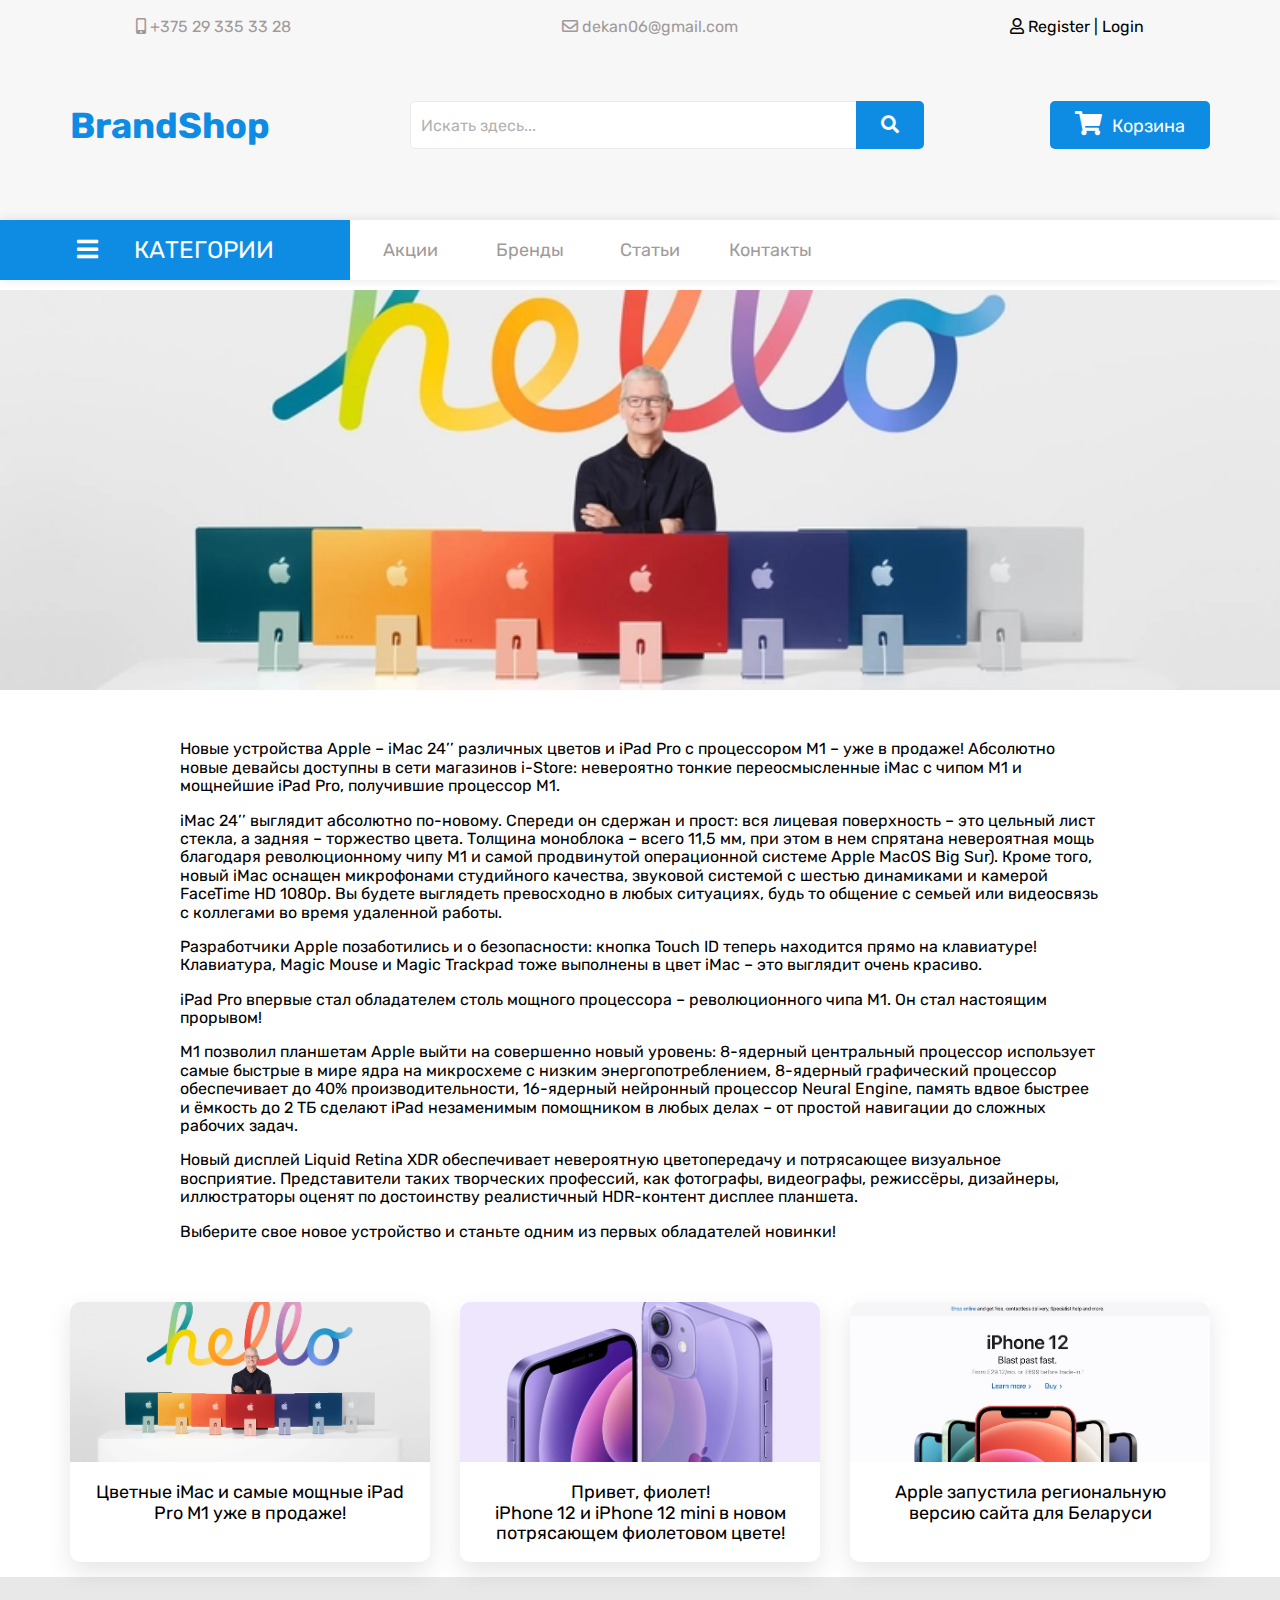
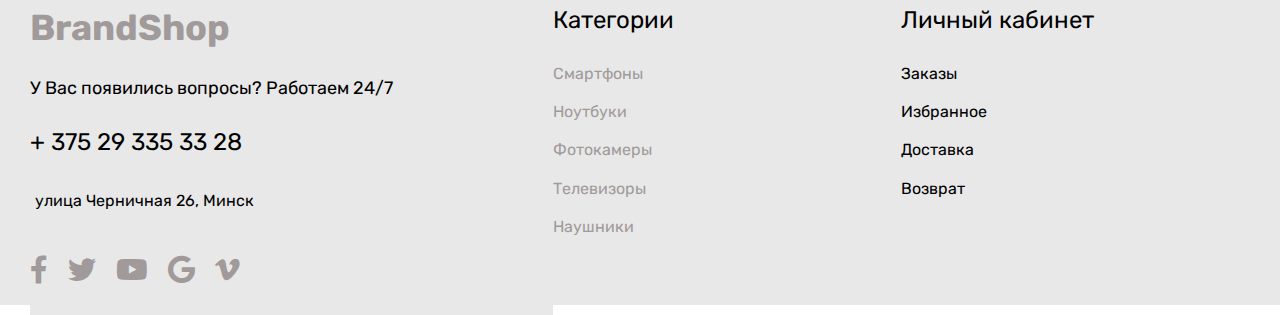
==== blog-post.html @ b443e210 "Add files via upload" ====
<!DOCTYPE html>
<html lang="en">
<head>
    <meta charset="UTF-8">
    <meta http-equiv="X-UA-Compatible" content="IE=edge">
    <meta name="viewport" content="width=device-width, initial-scale=1.0">
    <link href="css/all.css" rel="stylesheet">
    <link href="css/style.css" rel="stylesheet">
    <link href="css/normalize.css" rel="stylesheet">
    <link rel="preconnect" href="https://fonts.gstatic.com">
    <link href="https://fonts.googleapis.com/css2?family=Rubik:wght@400;700&display=swap" rel="stylesheet">
    <title>Document</title>
    
</head>
<body>
    <header class="header">
        <div class="top-bar">
            <div class="top_bar__phone_item"> <a href="tel:+375293353328"><i class="fas fa-mobile-alt"></i> +375 29 335 33 28</a></div>
            <div class="top_bar__email_item"><a href="mailto:dekan06@gmail.com"><i class="far fa-envelope"></i> dekan06@gmail.com</a></div>
            <div class="top_bar__login_item"><i class="far fa-user"></i> Register | Login</div>
        </div>
        <div class="main-header">
            <div class="main-header__logo"><a href="index.html">BrandShop</a></div>
            <div class="search_form">
                <form>
                <input type="text" placeholder="Искать здесь...">
                <button type="submit"><i class="fas fa-search"></i></button>
                </form>
              </div>
            <div class="main-header__cart">
               <button type="submit" class="header_basket_button" value="Submit"><i class="fas fa-shopping-cart"></i>Корзина</button>
            </div>
        </div>
        <div class="menu">
            <ul>
                <li class="menu__first_item"><a href="#"> <i class="fas fa-bars"></i> Категории</a>
                    <ul class="menu_none">
                        <li><a href="product.html">Смартфоны</a></li>
                        <li><a href="product.html">Ноутбуки</a></li>
                        <li><a href="product.html">Фотокамеры</a></li>
                        <li><a href="product.html">Телевизоры</a></li>
                        <li><a href="product.html">Наушники</a></li>
                    </ul>
                </li>
                <li><a href="blog.html">Акции</a></li>
                <li><a href="#to_brand">Бренды</a></li>
                <li><a href="blog.html">Статьи</a></li>
                <li><a href="contact.html">Контакты</a></li>
                
            </ul>
        </div>
    </header>

    <div class="blog_post_main">
        <img src="img/3953467.webp" alt="">
    </div>
    <div class="blog_post_main">
        
    <div class="blog_post_text">
    <p>Новые устройства Apple – iMac 24’’ различных цветов и iPad Pro с процессором М1 – уже в продаже! Абсолютно новые девайсы доступны в сети магазинов i-Store: невероятно тонкие переосмысленные iMac c чипом М1 и мощнейшие iPad Pro, получившие процессор М1.</p>
    <p>iMac 24’’ выглядит абсолютно по-новому. Спереди он сдержан и прост: вся лицевая поверхность – это цельный лист стекла, а задняя – торжество цвета. Толщина моноблока – всего 11,5 мм, при этом в нем спрятана невероятная мощь благодаря революционному чипу М1 и самой продвинутой операционной системе Apple MacOS Big Sur). Кроме того, новый iMac оснащен микрофонами студийного качества, звуковой системой с шестью динамиками и камерой FaceTime HD 1080p. Вы будете выглядеть превосходно в любых ситуациях, будь то общение с семьей или видеосвязь с коллегами во время удаленной работы.</p>
    <p>Разработчики Apple позаботились и о безопасности: кнопка Touch ID теперь находится прямо на клавиатуре! Клавиатура, Magic Mouse и Magic Trackpad тоже выполнены в цвет iMac – это выглядит очень красиво.</p>
    <p>iPad Pro впервые стал обладателем столь мощного процессора – революционного чипа М1. Он стал настоящим прорывом!</p>
    <p>М1 позволил планшетам Apple выйти на совершенно новый уровень: 8-ядерный центральный процессор использует самые быстрые в мире ядра на микросхеме с низким энергопотреблением, 8-ядерный графический процессор обеспечивает до 40% производительности, 16-ядерный нейронный процессор Neural Engine, память вдвое быстрее и ёмкость до 2 ТБ сделают iPad незаменимым помощником в любых делах – от простой навигации до сложных рабочих задач.</p>
    <p>Новый дисплей Liquid Retina XDR обеспечивает невероятную цветопередачу и потрясающее визуальное восприятие. Представители таких творческих профессий, как фотографы, видеографы, режиссёры, дизайнеры, иллюстраторы оценят по достоинству реалистичный HDR-контент дисплее планшета.</p>
    <p>Выберите свое новое устройство и станьте одним из первых обладателей новинки!</p>
    </div>  
    <div class="blog_post_news">
        <div class="blog_post">
            <div class="blog_image">
                <img src="img/3953467.webp" alt="blog_1">
            </div>
            <div class="blog_text">Цветные iMac и самые мощные iPad Pro M1 уже в продаже!</div>
        </div>
        <div class="blog_post">
            <div class="blog_image">
                <img src="img/apple_iphone-12-spring21_purple_04202021_big.jpg.large.webp" alt="blog_1">
            </div>
            <div class="blog_text">Привет, фиолет! <br>iPhone 12 и iPhone 12 mini в новом потрясающем фиолетовом цвете!</div>
        </div>
        <div class="blog_post">
            <div class="blog_image">
                <img src="img/1.webp" alt="blog_1">
            </div>
            <div class="blog_text">Apple запустила региональную версию сайта для Беларуси</div>
        </div>
        </div>
   
    </div>
    <footer>
        <div class="footer_container">
            <div class="footer_contact">
                    <div class="footer_logo"><a href="#">BrandShop</a></div>
                    <div class="footer_title">У Вас появились вопросы? Работаем 24/7</div>
                    <div class="footer_phone">+ 375 29 335 33 28</div>
                    <div class="footer_contact_text">
                        улица Черничная 26, Минск
                    </div>
                    <div class="footer_social">
                        <ul>
                            <li><a href="#"><i class="fab fa-facebook-f"></i></a></li>
                            <li><a href="#"><i class="fab fa-twitter"></i></a></li>
                            <li><a href="#"><i class="fab fa-youtube"></i></a></li>
                            <li><a href="#"><i class="fab fa-google"></i></a></li>
                            <li><a href="#"><i class="fab fa-vimeo-v"></i></a></li>
                        </ul>
                    </div>
                    
            </div>
            <div class="footer_categories">
                <div class="footer_categories__top">Категории</div>
                <ul class="footer_categories__list">
                    <li><a href="#">Смартфоны</a></li>
                    <li><a href="#">Ноутбуки</a></li>
                    <li><a href="#">Фотокамеры</a></li>
                    <li><a href="#">Телевизоры</a></li>
                    <li><a href="#">Наушники</a></li>
                </ul>
            </div>
            <div class="footer_customer">
                <div class="footer_customer__list-top">Личный кабинет</div>
                <ul class="footer_customer__list">
                    
                    <li>Заказы</li>
                    <li>Избранное</li>
                    <li>Доставка</li>
                    <li>Возврат</li>
                </ul>
            </div>
        </div>
    </footer>
</body>
</html>
---- css/style.css ----
@import url('https://fonts.googleapis.com/css2?family=Montserrat:wght@400;700&family=Rubik:wght@400;700&display=swap');
        body {
            margin: 0;
            padding: 0;
            font-family: "Rubik", sans-serif;
        }
        a, a:hover, a:visited, a:active, a:link {
            text-decoration: none;
            color: #a19a9a;
        }
        * {
            box-sizing: border-box;
        }
        .button {
            display: block;
            font-size: 18px;
            font-weight: 400;
            line-height: 48px;
            color: #FFFFFF;
            padding-left: 35px;
            padding-right: 35px;
            background: #0e8ce4;
            border-color:#0e8ce4;
            border-radius: 10px;
        }
       


                /* ----------Верхний топ-бар*/
        header {
            background-color: rgba(0,0,0,0.03);
        }
        
        @media screen and (max-width: 1920px){
        .top-bar {
            max-width: 1280px;
            display: flex;
            justify-content:space-around;
            align-items:center;
            height: 55px;
            margin: auto;
        }
        .top-bar__box {
            min-width: 200px;
            text-align: center;
        }
        .phone_item {
            width: 200px;
            height: 55px;
            display: inline-block;  
        }
        .email_item {
            width: 200px;
            height: 55px;
            display: inline-block;  
        }
        .login_item {
            width: 200px;
            height: 55px;
            display: inline-block; 
        }
                   /* ----------- хедер - логотип - поиск - корзина*/
        .main-header {
            display: flex;
            justify-content:space-around;
            align-items:center;
            max-width: 1280px;
            height: 140px;
            margin: auto;
        }
        .main-header__logo {
            width: 200px;
            height: 175px;
            color: #0e8ce4;
            font-size: 36px;
            line-height: 175px;
            font-weight: 700;
        }
        .main-header__logo a {
            color: #0e8ce4;
        }
        
        form {
            position: relative;
            width: 500px;
            margin: 0 auto;
        }

        .search_form input {
            width: 100%;
            height: 48px;
            padding-left: 10px;
            border: 1px solid rgb(235, 235, 235);
            border-radius: 5px;
            outline: none;
            background: white;
            
        }

        .search_form button {
            position: absolute; 
            top: 0;
            right: -14px;
            width: 68px;
            height: 48px;
            border: none;
            background: #0e8ce4;
            border-radius: 0 5px 5px 0;
            cursor: pointer;
        }

        .fa-search {
            font-size: 18px;
            color: white;
        }
        
        /* корзина*/
        .main-header__cart a {
            color: white;
        }

        .header_basket_button {
            width: 160px;
            height: 48px;
            border-radius: 5px;
            color: white;
            background-color: #0e8ce4;
            border: none;
            font-size: 18px;
            line-height: 48px;
        }
        .fa-shopping-cart {
            font-size: 24px;
            padding-right: 10px;
        }
                          /*----- меню*/
        .menu {
            display: block;
            max-width: 1280px;
            height: 60px;
            margin:  0 auto 10px; 
            box-shadow: 0 0 10px rgba(0,0,0,0.1);  
        }
        ul {
            list-style: none; 
            margin: 0; 
            padding-left: 0; 
            margin-top:25px; 
            background:#fff; 
            height: 60px; 
          }
        .menu a {
            text-decoration: none; 
            background:#fff; 
            color:#a19a9a; 
            font-size: 18px;
            padding:0px 15px; 
            line-height:60px;
            display: block; 
            min-width: 120px;
            text-align: center;
   
        }
          .menu a:hover {
            background:#0e8ce4;
            color: white;
          }
          li {
            float:left;
            position:relative;
          }
    
        li > ul {
            position:absolute;
            top:36px;
            display:none;   
        }
      
        li > ul {
            display:block; 
            width:350px;  /*Ширина выпадающего меню*/ 
  
        }
        li > ul > li {
            float:none; /*Убираем горизонтальное позиционирование*/
            border-bottom: #fafafa 1px solid ;
            box-shadow: 0 0 10px rgba(0,0,0,0.1); 
            text-align: center;

            }
        .menu__first_item {
            z-index: 10; /* Наложение меню на банер*/
            width: 350px;
            }
        .menu_none{
            display: none; /* скрыть  меню на банере*/
        }
        .menu__first_item:hover > ul{         /*!!!!!!!!!!!!!!!!!---выпадающее меню*/
            display:inherit;
        }
        .menu__first_item >a {
            color: white;
            background:#0e8ce4;
            font-size: 24px;
            text-transform: uppercase;
            
        }  
        .fa-bars {
            padding-right: 30px;
        }   
    }
        
        @media screen and (max-width: 1160px){ 
            .top-bar {
                max-width: 1160px;
               
            }
            .main-header {
                display: flex;
                flex-wrap: wrap;
                justify-content:space-around;
                align-items:center;
                max-width: 1160px;
                height: 70px;
                margin: auto;
                margin-bottom: 120px;
            }
            .main-header__logo {
                order: 1;
                height: 80px;
                line-height: 80px;
             }
                    
             .search_form {
                order: 3;
                width: 80%;
                height: 80px;
                margin-top: 20px;
            }
              
            form {
                width: 90%;
            }
            .main-header__cart {
                order: 2;
                height: 80px;
                line-height: 80px;
            }
                            /* 1160px меню*/
            .menu {
                display: block;
                max-width: 1160px;
                height: 300px;
                margin:  0 auto 10px; 
                box-shadow: 0 0 10px rgba(0,0,0,0.1);  
            }
            .menu ul {
                display: flex;
                flex-direction: column;
            }
            
            
              .menu a:hover {
                background:#0e8ce4;
                color: white;
              }
            li {
                float:left;
                position:relative;
              }
        
            li > ul {
                position:absolute;
                top:36px;
                display:none;   
            }
          
            li > ul {
                display:block; 
                width: 100%;  /*Ширина выпадающего меню*/ 
      
            }
            li > ul > li {
                float:none; /*Убираем горизонтальное позиционирование*/
                border-bottom: #fafafa 1px solid ;
                box-shadow: 0 0 10px rgba(0,0,0,0.1); 
                text-align: center;
                
    
                }
            .menu__first_item {
                /* Наложение меню на банер*/
                width: 100%;
                
                }
            .menu__first_item  ul {
                display: none;
            }   
            .menu_none{
                display: none; /* скрыть  меню на банере*/
            }
            .menu__first_item:hover > ul{         /*!!!!!!!!!!!!!!!!!---выпадающее меню*/
                display:inherit;
            }
            .menu__first_item >a {
                color: white;
                background:#0e8ce4;
                font-size: 24px;
                text-transform: uppercase;
                
            }  
            .fa-bars {
                padding-right: 30px;
            }
        }


        
                         /* -------- банер главный*/
        @media screen and (max-width: 1920px){
        .banner {
            position: relative;
            max-width: 1280px;
            height: 518px;
            margin: auto;
        }
        .banner_background {
            width: 1280px;
            height: 518px;
            background: url(../img/banner_background.jpg) center no-repeat;
            background-size:cover;
        }
        .banner_product {
            position: absolute;
            right: 20px;
            bottom: 0;
            width: 521px;
            height: 459px;
            background: url(../img/banner_product.png) center no-repeat;
            z-index: 1;
        }
        .banner_content {
            display: block;
            position: absolute;
            top: 50px;
            left: 35%;

        }
        .banner_text {
            color: #7599b2;
            font-family: 'Montserrat',sans-serif;
            font-weight: 700;
            text-transform: uppercase;
        }
        .banner_price {
            display: block;
            position: absolute;
            top: 200px;
            left: 0px;
            font-size: 30px;
            color: #df3b3b;
            margin-top: 50px;
        }
        .banner_price span {
            color: #7e8285;
            display: inline-block;
            position: relative;
            margin-right: 5px;
        }
        .banner_price span::after {
            display: block;
            position: absolute;
            top: 16px;
            left: 0;
            width: 100%;
            height: 2px;
            background: #8d8d8d;
            content: '';
            box-sizing: border-box;
        }
        .banner_product-name {
            display: block;
            position: absolute;
            top: 300px;
            left: 0px;
            font-size: 24px;
            color: #000000;
        }
        .banner_button {
            display: block;
            position: absolute;
            top: 350px;
            left: 0px;
            background-color: #0e8ce4;
            width: 130px;
            padding: 10px;
            border-radius: 5px;
            
        }
        .banner_button a {
            vertical-align: middle;
            margin: auto;
            font-size: 18px;
            font-weight: 400;
            color: white;
            text-align: center;
            padding-left: 25px;
            padding-right: 25px;
            
        }
    }
    @media screen and (max-width: 1160px){
        .banner {
            
            max-width: 1160px;
            
        }
        .banner_background {
            width: 1160px;
            
        }
        .banner_product {
            position: absolute;
            right: 20px;
            bottom: 0;
            width: 521px;
            height: 459px;
            background: url(../img/banner_product.png) center no-repeat;
            z-index: 1;
        }
        .banner_content {
            display: block;
            position: absolute;
            top: 0px;
            left: 5%;

        }
        
    }
    @media screen and (max-width: 780px){
    .banner {
        max-width: 780px;
    }
    .banner_background {
        width: 780px;
        height: 720px;
        
    }
    .banner_product {
        position: absolute;
        top:70px;
        right: 20px;
        bottom: 0;
        width: 521px;
        height: 459px;
        background: url(../img/banner_product.png) center no-repeat;
        z-index: 1;
        
    }
    .banner_content {
        display: block;
        position: absolute;
        top: 0px;
        left: 5%;
    }
    .banner_price {
        display: block;
        position: absolute;
        top: 500px;
        left: 35%;
    }
    .banner_product-name {
        display: block;
        position: absolute;
        top: 500px;
        left: 35%;
        
    }
    .banner_button {
        display: block;
        position: absolute;
        top: 620px;
        left: 35%;
        background-color: #0e8ce4;
        width: 130px;
        padding: 10px;
        border-radius: 5px;
        
    }
}
                 /* ------ Характеристики магазина*/
        .characteristics {
            display: flex;
            max-width: 1280px;
            min-height: 100px;
            margin: auto;
            display: flex;
            flex-wrap: wrap;
            margin: 50px auto 50px;
        }
        .characteristics_item {
            display: flex;
            justify-content: center;
            align-items: center;
            min-width: 23%;
            height: 100px;
            border: #eee 1px solid;
            box-shadow: 0 0 10px rgba(0,0,0,0.1);
            margin: 0 auto;
            padding: 20px 0 20px;
        }
        .characteristics_item:hover {
        box-shadow: 0px 0px 20px rgb(14 140 228/ 70%);
            
            transform: scale(1.1);
        }    
        .char_logo {
            font-size: 32px;
            color: #0e8ce4;
            display: inline-block;
            padding-left: 30px;
        }
        .char_content {
            display: inline-block;
            padding-left: 20px;
            padding-right: 20px;
            min-width: 280px;
        }
        .contact_block {
            
            
        }
        .char_title {
            font-family: 'Montserrat', sans-serif;
            font-weight: 700;
            text-align: center;
        }
        .char_suptitle {
            font-weight: 400;
            padding-top: 10px;
            text-align: center;
        }

                     /* --------Популярные товары*/
        .deals_featured {
            display: flex;
            flex-wrap: wrap;
            max-width: 1280px;
            height: 686px;
            margin: 50px auto;
        }
        .deals_week {
            width: 30%;
            height: 660px;
            margin: auto;
            box-shadow: 0 10px 25px rgb(0 0 0 / 10%);
            display: flex;
            flex-direction: column;
            align-items:center;
            border-radius: 20px;
            
        }
        .deals_week:hover {
            box-shadow: 0px 0px 35px rgb(14 140 228/ 70%);
            z-index: 10;
            transform: scale(1.05);
        }
        .deals_week_button {
            display: none;
            background-color: #0e8ce4;
            width: 180px;
            height: 48px;
            margin-top: 50px;
            border-radius: 5px;
            font-size: 18px;
            border: none;
        }
        .deals_week_button a {
            font-size: 24px;
            color: white;
            
        }

        
        .deals_week:hover .deals_week_button {
            display: block;
        }

        .deals_week__desc {
            height: 13%;
            color: #000;
            font-size: 28px;
            padding-top: 40px;
            
        }
        .deals_week__img {
            height: 55%;
            padding-top: 20px;
            padding-top: 40px;
        }
        .deals_week__text {
            position: relative;
            height: 6%;
            width: 100%;
            padding-top: 40px;
        }
        .deals_week__text-left {
            position: absolute;
            left: 0%;
            padding-left: 50px;
        }
        .deals_week__text-right {
            position: absolute;
            right: 0%;
            padding-right: 50px;
        }
        .font-24 {
            font-size: 24px;
        }
        .font-red {
            color: red;
        }

                      /* Популярные товары карточки*/
        .deals-featured__container {
            width: 70%;
            display: flex;
            flex-wrap: wrap;
            flex-direction: row;
            justify-content: space-around;
            align-items: center;
            
        }
        .featured_item {
            width: 180px;
            height: 280px;
            box-shadow: 0 10px 25px rgb(0 0 0 / 10%);
            display: flex;
            flex-direction: column;
            justify-content: space-evenly;
            align-items:center;
            border-radius: 15px;
        } 
        .featured_item:hover {
            box-shadow: 0px 0px 35px rgb(14 140 228/ 70%);
            z-index: 10;
            transform: scale(1.1);
        }
        .featured_item_button {
            display: none;
            background-color: #0e8ce4;
            width: 100px;
            height: 36px;
            
            border-radius: 5px;
            font-size: 14px;
            
            border: none;
        }
        .featured_item_button a {
            font-size: 16px;
            color: white;
            
        }

        
        .featured_item:hover .featured_item_button {
            display: block;
        }
        .featured_item_top {
            align-self: flex-start;
            width: 100%;
            height: 50px;
            font-size: 34px;
            line-height: 50px;
            text-align: center;
            color: #0e8ce4;
        }
        
        .font-700 {
            font-weight: 700;
        }
        
        
                 /* ---------- Популярные категории*/
        .popular_categories {
            display: flex;
            flex-wrap: wrap;
            justify-content:space-between;
            max-width: 1280px;
            height: 250px;
            margin:  0 auto 50px ;
        }
        .popular_categories_main {
            width: 100%;
            align-self: flex-start;
            height: 50px;
            font-size: 34px;
            line-height: 50px;
            text-align: center;
            color: #0e8ce4;
            margin-bottom: 15px;
            
        }
        .popular_categories_item {
            width: 19%;
            height: 180px;
            
            box-shadow: 0 10px 25px rgb(0 0 0 / 10%);
            display: flex;
            flex-direction: column;
            align-items: center;
            justify-content: center;
        }
        .popular_categories_text {
            padding-top: 20px;
        }


             /* -------------- Второй банер*/
        .banner_2 {
            width: 100%;
            position: relative;
            height: 580px;
        }     
        .banner_2_bg {
            background-image: url(../img/banner_2_background.jpg);
            position: absolute;
            top: 0;
            left: 0;
            width: 100%;
            height: 100%;
            background-repeat: no-repeat;
            background-size: cover;
            background-position: center center;
            display: flex;
            align-items: center;
        }
        .banner_2_container {
            max-width: 1280px;
            max-height: 500px;
            margin: auto;
            display: flex;
            justify-content: center;
            align-items: center;
            padding: 20px;
        }
        .banner_2_text {
            width: 40%;
            display: flex;
            flex-direction: column;
        }
        .banner_2_categories {
            font-size: 14px;
            color:#a19a9a;
            margin-bottom: 30px;
        }
        .banner_2_name {
            color: #000;
            font-size: 28px;
            margin-bottom: 30px;
        }
        .banner_2_dscr {
            font-size: 18px;
            color:#a19a9a;
            margin-bottom: 50px;
        }
        .button_buy {
            width: 160px;
            height: 48px;
            border-radius: 5px;
            color: white;
            background-color: #0e8ce4;
            border: none;
            font-size: 18px;
            line-height: 48px;
        }
        .button_buy a {
            color: white;
        }
        .banner_2_img {
            height: 100%;
            width: 60%;
        }
       
        
             /*   ---------------- Последние просмотренные*/
        .recently_viewed {
            margin-top: 30px;
            background-color: #eff6fa;
        }
        .recently_viewed_container {
            max-width: 1280px;
            margin: auto;
        }
        .recently_grid {
            
            display: grid;
            grid-template-columns: 1fr 1fr 1fr 1fr 1fr 1fr;
            grid-template-rows: 50px 240px;
            gap: 10px 30px;
            padding: 10px 20px 20px;
            
            grid-template-areas:
              "recently_viewed_main recently_viewed_main recently_viewed_main recently_viewed_main recently_viewed_main recently_viewed_main"
              "recently_1 recently_2 recently_3 recently_4 recently_5 recently_6";
        }
              
        .recently_viewed_main { 
            grid-area: recently_viewed_main;
            font-size: 34px;
            text-align: center;
        }
              
        .recently_1 { 
            grid-area: recently_1;
            
        }
              
        .recently_2 { grid-area: recently_2; }
              
        .recently_3 { grid-area: recently_3; }
              
        .recently_4 { grid-area: recently_4; }
              
        .recently_5 { grid-area: recently_5; }
              
        .recently_6 { grid-area: recently_6; }
              

        .recently_box {
            display: flex;
            flex-direction: column;
            justify-content: center;
            align-items: center;
            background-color: white;
            border-radius: 10px;
            object-fit: contain;
            width: 100%;
            height: 100%;
            padding: 15px;
            box-sizing: border-box;
            
        } 
        .recently_box:hover {
            box-shadow: 0px 0px 35px rgb(14 140 228/ 70%);
            z-index: 10;
            transform: scale(1.1);
        }
        .recently_box img {
            padding-top: 15px;
            padding-bottom: 10px;
            max-width: 120px;
        } 
        .recently_box_price {
            padding: 15px 0 5px;
            font-weight: 700;
            color: black;
        }
        .recently_box_name {
            padding-bottom: 15px;
            color: black;
        }
        
                            /* ------------------Бренды*/
        
        .brand {
            margin: 40px 0 40px;
        } 
        .brand_container {
            display: flex;
            flex-wrap: nowrap;
            justify-content: space-around;
            align-items: center;
            padding: 40px 25px;
            width: 1280px;
            box-sizing: border-box;
            border: #e8e8e8 1px solid;
            box-shadow: 0 1px 5px rgb(0 0 0 / 10%);
            margin: auto;
        }
        .brand_box {
            object-fit: cover;
            
            width: 100%;
            height: 100%;
            position: relative;
            padding: 10px;
            box-sizing: border-box; 
        }
        .brand_box img {
            
            position: absolute;
            margin: auto;
            left: 0;
            top: 0;
            bottom: 0;
            right: 0;
        }
        
                
                             /* ------- Футер*/
        footer {

            background-color: #e8e8e8;
        }
        footer ul {
            background-color: #e8e8e8;
            margin-top: 10px;
        }
        .footer_container {
            width: 1280px;
            height: 328px;
            margin: auto;
            padding: 30px 30px 10px;
            box-sizing: border-box;
            display: flex;
            flex-direction: row;
            justify-content: space-around;
            align-items: top;
        }
        .footer_contact {
           width: 45%;
           display: flex;
           flex-direction: column;
           align-items: left;
           justify-content: space-between;
        }
        .footer_logo {
            color: black;
            font-size: 36px;
            font-weight: 700;
        }
        .footer_logo:hover a{
            color:#0e8ce4;
        }
        .footer_title {
            font-size: 18px;
        }
        
        .footer_phone {
            font-size: 24px;
        }

        .footer_categories {
            width: 30%;
        }
        .footer_customer {
            width: 30%;
        }
        .footer_contact_text {
            margin: 5px;
            max-height: 50px;
        }
        .footer_social {
            max-height: 50px;
            font-size: 28px;
            background-color: #e8e8e8;
        }
        .footer_social li {
            margin-right: 20px;
        }
        .footer_social li:hover a{
            color:#0e8ce4 ;
        }
        .footer_categories__list {
            display: flex;
            flex-direction: column;
        }
        .footer_categories__list li {
            margin-top: 20px;
        }
        .footer_categories__top {
            font-size: 24px;
        }

        .footer_customer__list {
            display: flex;
            flex-direction: column;
        }
        .footer_customer__list li{
            margin-top: 20px;
        }
        .footer_customer__list-top {
            font-size: 24px;
        }
               /*--------- строка копирайта*/
        .copyright {
            width: 100%;
            height: 56px;
            background: #e8e8e8;
            text-align: center;
            line-height: 56px;
        }

                    /* singl_product - page*/
        .singl_product {
            margin-top: 30px;
        }
        .product_foto {
            max-width: 1280px;
            margin: auto;
        }

        .border-shadow {
            border: #e8e8e8 1px solid;
            box-shadow: 0 1px 5px rgb(0 0 0 / 10%);
        }

        .product__grid-container {
            display: grid;
            padding: 15px;
            grid-template-columns: 1fr 1fr 1fr 1fr 1fr 1fr 1fr;
            grid-template-rows: 1fr 1fr 1fr;
            gap: 15px 15px;
            grid-template-areas:
                "item-1 item-4 item-4 item-4 text-product text-product text-product"
                "item-2 item-4 item-4 item-4 text-product text-product text-product"
                "item-3 item-4 item-4 item-4 text-product text-product text-product";
        }

        .item-1 { grid-area: item-1; }
            
        .item-2 { grid-area: item-2; }

        .item-3 { grid-area: item-3; }

        .item-4 { grid-area: item-4; }

        .text-product { grid-area: text-product; }

        .item-1, .item-2, .item-3, .item-4 {
            padding: 15px;
            box-sizing: border-box;
        }
        .item-1, .item-2, .item-3, .item-4, img {
            object-fit: contain;
            width: 100%;
            height: 100%;
        }
        
        .text-product {
            display: flex;
            flex-direction: column;
            justify-content: space-around;
            padding: 15px 45px;
        }
        .singl_product__categories {
            font-size: 12px;
            color: #828282;
        }
        .singl_product__name {
            font-size: 32px;
            font-weight: 700;
        }
        .singl_product__dscr {
            font-size: 14px;
            line-height: 1.7;
            font-weight: 400;
            color: #828282;
        }
        .singl_product__color {
            background-color:#828282;
            width: 100px;
            height: 30px; 
            text-align: center;
            line-height: 30px;
            color: white;
            border-radius: 5px;
        }
        .singl_product__price {
            font-size: 32px;
            font-weight: 700;
        }

        /*Blog ----------------------------------------------*/
        .blog_banner {
            background-image: url("../img/blog-bg.svg");
            background-size: cover;
            background-position: center center;
            width: 100%;
            height: 200px;
            font-family: 'Montserrat',sans-serif;
            font-size: 60px;
            line-height: 200px;
            text-align: center;
            margin:  auto;
            max-width: 1280px;
            
        }
        .blog {
            margin: auto;
            margin-top: 40px;
            max-width: 1280px;
            display: flex;
            flex-wrap: wrap;
            flex-direction: row;
            justify-content: center;
            
        }
        .blog_post {
            width: 360px;
            height: 260px;
            display: flex;
            flex-direction: column;
            justify-content: start;
            align-items: center;
            box-shadow: 0 10px 25px rgb(0 0 0 / 10%);
            border-bottom-left-radius: 10px;
            border-bottom-right-radius: 10px;
            margin: 15px;
        }
        .blog_post:hover {
            box-shadow: 0px 0px 20px rgb(14 140 228/ 70%);
            transform: scale(1.1);
            border-top-left-radius: 10px;
            border-top-right-radius: 10px;
        }
        .blog_image {
            display: flex;
            justify-content: center;
            align-items: center;
            width: 100%;
            height: 160px;
            
            
        }
        .blog_image img { 
            object-fit: cover;   
            border-top-left-radius: 10px;
            border-top-right-radius: 10px;
        }
        .blog_text {
            display: flex;
            justify-content: center;
            align-items: start;
            margin: 20px 20px;
            font-size: 18px;
            overflow: hidden;
            text-align: center;
            

        }
        

        /*  страница блога*/
        .blog_post_main {
            max-width: 1280px;
            margin: auto;
        }

        .blog_post_main img {
            max-height: 400px;
            object-fit: cover;
            max-width: 100%;
            box-sizing: border-box; 
        }
        .blog_post_text {
            max-width: 980px;
            margin: auto;
            padding: 30px;
        }
        .blog_post_news {
            display: flex;
            justify-content: center;

        }

        /* COntact ----------------*/
        .contact {
            display: flex;
            justify-content: space-around;
            max-width: 1080px;
            margin: auto;
            margin-top: 40px;
            margin-bottom: 80px;
        }
        .contact_form_container {
            max-width: 1080px;
            margin: auto;
            padding: 0 20px;
        }
        .contact_form_title {
            text-align: center;
            font-size: 28px;
            font-weight: 700;
            margin-bottom: 30px;
        }

        .contact_form_inputs {
            display: flex;
            justify-content: space-between

        }
        .contact_form_inputs input {
            width: calc((100% - 120px) / 3);
            height: 48px;
            padding-left: 10px;
            border: 1px solid rgb(235, 235, 235);
            border-radius: 5px;
            outline: none;
            background: white;
            margin-bottom: 40px;
        }
        .contact_form_message {
            width: 100%;
            height: 160px;
            border: 1px solid rgb(235, 235, 235);
            border-radius: 5px;
            padding-left: 10px;
            outline: none;
            background: white;
            margin-bottom: 40px;
            vertical-align: top;
            box-sizing: border-box; 
        }
        .contact_form_text {
            width: 100%;
        }
        
        input::placeholder {
            color: #b2b2b2;
        }
        .contact_form_button {
            width: 160px;
            height: 48px;
            border-radius: 5px;
            color: white;
            background-color: #0e8ce4;
            border: none;
            font-size: 18px;
            margin-bottom: 40px;
        }

        .contact_map {
            width: 1000px;
            margin: auto;
            margin-bottom: 40px;
        }
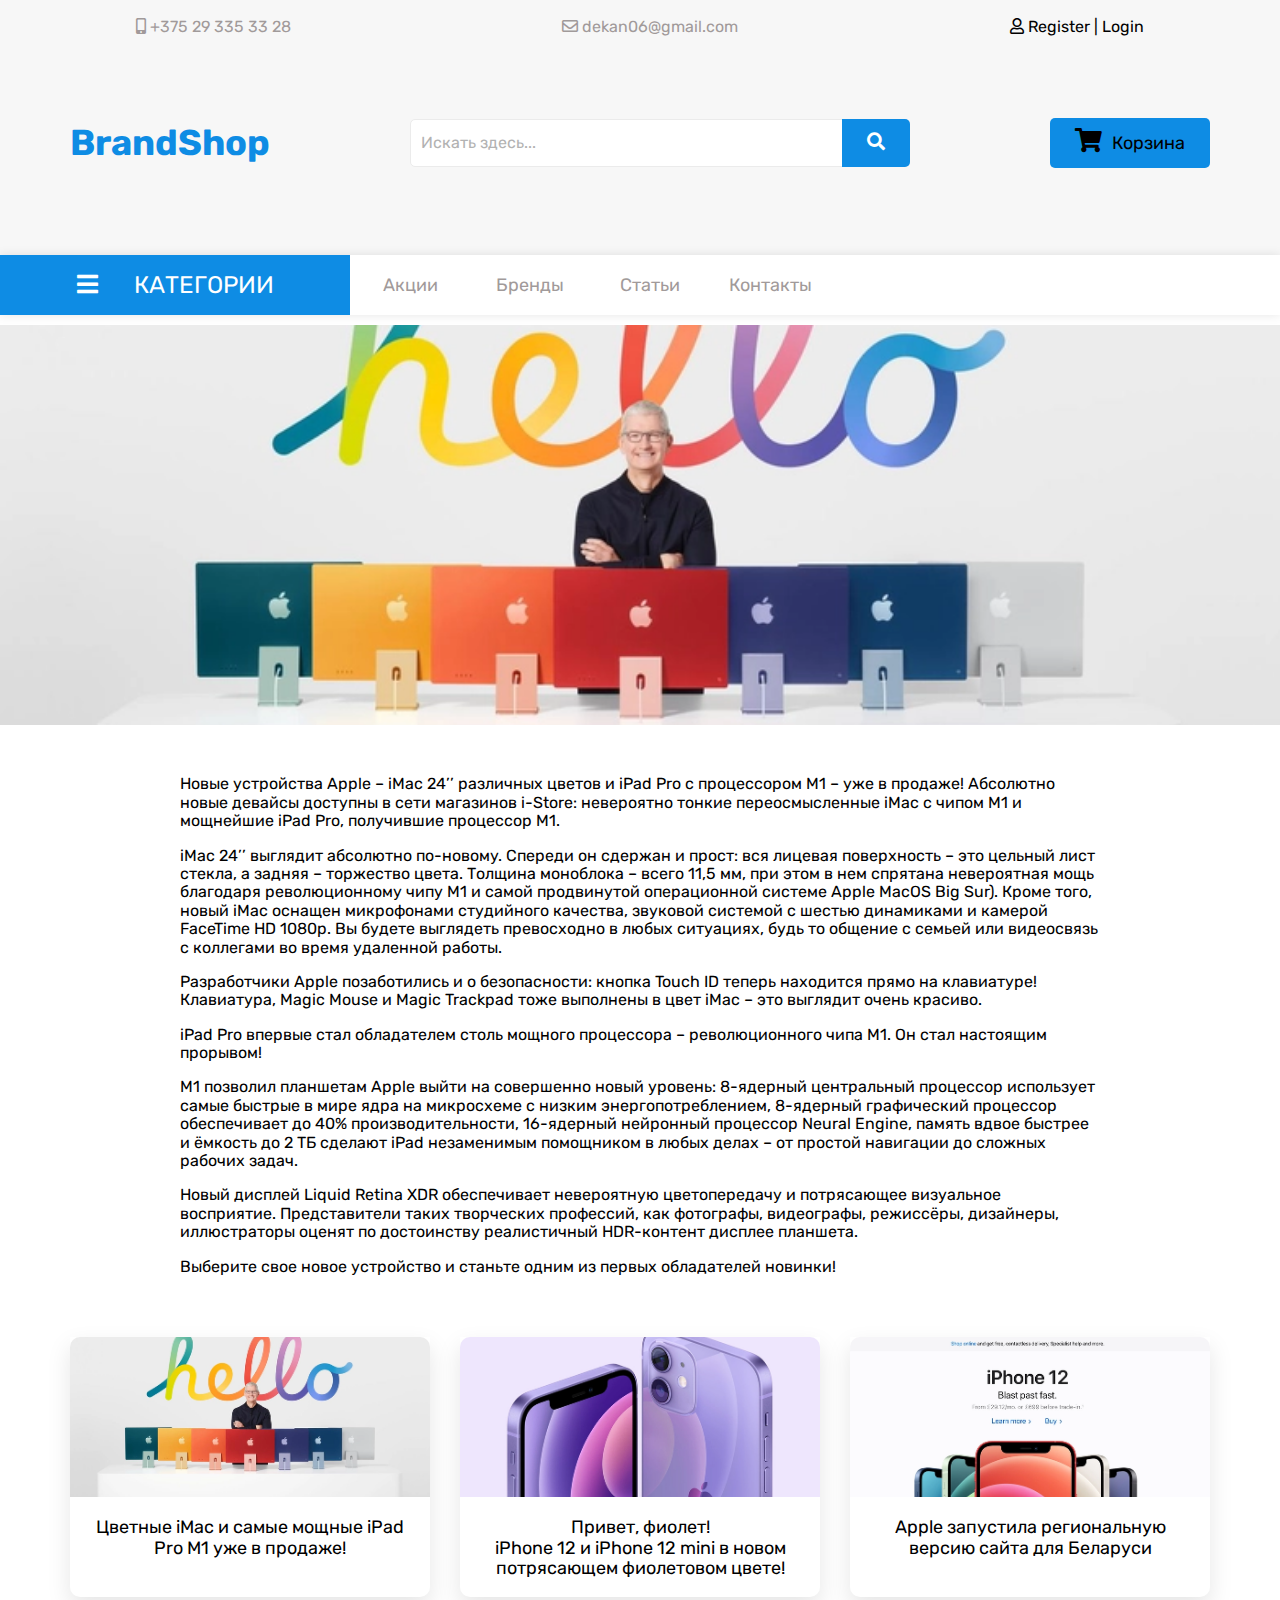
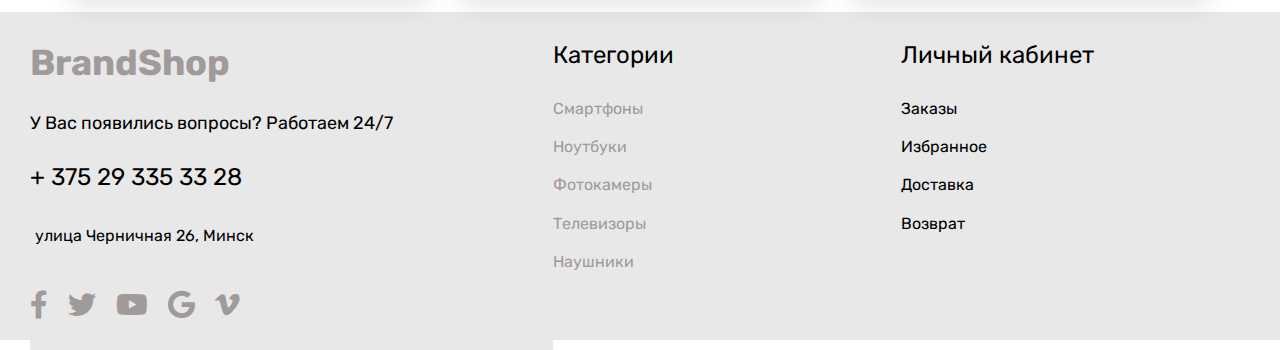
==== commit a859e0af: "Add files via upload" ====
--- a/blog-post.html
+++ b/blog-post.html
@@ -55,16 +55,17 @@
         <img src="img/3953467.webp" alt="">
     </div>
     <div class="blog_post_main">
-        
-    <div class="blog_post_text">
-    <p>Новые устройства Apple – iMac 24’’ различных цветов и iPad Pro с процессором М1 – уже в продаже! Абсолютно новые девайсы доступны в сети магазинов i-Store: невероятно тонкие переосмысленные iMac c чипом М1 и мощнейшие iPad Pro, получившие процессор М1.</p>
-    <p>iMac 24’’ выглядит абсолютно по-новому. Спереди он сдержан и прост: вся лицевая поверхность – это цельный лист стекла, а задняя – торжество цвета. Толщина моноблока – всего 11,5 мм, при этом в нем спрятана невероятная мощь благодаря революционному чипу М1 и самой продвинутой операционной системе Apple MacOS Big Sur). Кроме того, новый iMac оснащен микрофонами студийного качества, звуковой системой с шестью динамиками и камерой FaceTime HD 1080p. Вы будете выглядеть превосходно в любых ситуациях, будь то общение с семьей или видеосвязь с коллегами во время удаленной работы.</p>
-    <p>Разработчики Apple позаботились и о безопасности: кнопка Touch ID теперь находится прямо на клавиатуре! Клавиатура, Magic Mouse и Magic Trackpad тоже выполнены в цвет iMac – это выглядит очень красиво.</p>
-    <p>iPad Pro впервые стал обладателем столь мощного процессора – революционного чипа М1. Он стал настоящим прорывом!</p>
-    <p>М1 позволил планшетам Apple выйти на совершенно новый уровень: 8-ядерный центральный процессор использует самые быстрые в мире ядра на микросхеме с низким энергопотреблением, 8-ядерный графический процессор обеспечивает до 40% производительности, 16-ядерный нейронный процессор Neural Engine, память вдвое быстрее и ёмкость до 2 ТБ сделают iPad незаменимым помощником в любых делах – от простой навигации до сложных рабочих задач.</p>
-    <p>Новый дисплей Liquid Retina XDR обеспечивает невероятную цветопередачу и потрясающее визуальное восприятие. Представители таких творческих профессий, как фотографы, видеографы, режиссёры, дизайнеры, иллюстраторы оценят по достоинству реалистичный HDR-контент дисплее планшета.</p>
-    <p>Выберите свое новое устройство и станьте одним из первых обладателей новинки!</p>
-    </div>  
+        <div class="blog_post_text">
+            <p>Новые устройства Apple – iMac 24’’ различных цветов и iPad Pro с процессором М1 – уже в продаже! Абсолютно новые девайсы доступны в сети магазинов i-Store: невероятно тонкие переосмысленные iMac c чипом М1 и мощнейшие iPad Pro, получившие процессор М1.</p>
+            <p>iMac 24’’ выглядит абсолютно по-новому. Спереди он сдержан и прост: вся лицевая поверхность – это цельный лист стекла, а задняя – торжество цвета. Толщина моноблока – всего 11,5 мм, при этом в нем спрятана невероятная мощь благодаря революционному чипу М1 и самой продвинутой операционной системе Apple MacOS Big Sur). Кроме того, новый iMac оснащен микрофонами студийного качества, звуковой системой с шестью динамиками и камерой FaceTime HD 1080p. Вы будете выглядеть превосходно в любых ситуациях, будь то общение с семьей или видеосвязь с коллегами во время удаленной работы.</p>
+            <p>Разработчики Apple позаботились и о безопасности: кнопка Touch ID теперь находится прямо на клавиатуре! Клавиатура, Magic Mouse и Magic Trackpad тоже выполнены в цвет iMac – это выглядит очень красиво.</p>
+            <p>iPad Pro впервые стал обладателем столь мощного процессора – революционного чипа М1. Он стал настоящим прорывом!</p>
+            <p>М1 позволил планшетам Apple выйти на совершенно новый уровень: 8-ядерный центральный процессор использует самые быстрые в мире ядра на микросхеме с низким энергопотреблением, 8-ядерный графический процессор обеспечивает до 40% производительности, 16-ядерный нейронный процессор Neural Engine, память вдвое быстрее и ёмкость до 2 ТБ сделают iPad незаменимым помощником в любых делах – от простой навигации до сложных рабочих задач.</p>
+            <p>Новый дисплей Liquid Retina XDR обеспечивает невероятную цветопередачу и потрясающее визуальное восприятие. Представители таких творческих профессий, как фотографы, видеографы, режиссёры, дизайнеры, иллюстраторы оценят по достоинству реалистичный HDR-контент дисплее планшета.</p>
+            <p>Выберите свое новое устройство и станьте одним из первых обладателей новинки!</p>
+        </div>  
+    </div>
+
     <div class="blog_post_news">
         <div class="blog_post">
             <div class="blog_image">
@@ -84,9 +85,9 @@
             </div>
             <div class="blog_text">Apple запустила региональную версию сайта для Беларуси</div>
         </div>
-        </div>
+    </div>
    
-    </div>
+    
     <footer>
         <div class="footer_container">
             <div class="footer_contact">
--- a/css/style.css
+++ b/css/style.css
@@ -1,450 +1,444 @@
 @import url('https://fonts.googleapis.com/css2?family=Montserrat:wght@400;700&family=Rubik:wght@400;700&display=swap');
-        body {
-            margin: 0;
-            padding: 0;
-            font-family: "Rubik", sans-serif;
+
+body {
+    margin: 0;
+    padding: 0;
+    font-family: "Rubik", sans-serif;
+}
+a, a:hover, a:visited, a:active, a:link {
+    text-decoration: none;
+    color: #a19a9a;
+}
+* {
+    box-sizing: border-box;
+}
+.button {
+    display: block;
+    font-size: 18px;
+    font-weight: 400;
+    line-height: 48px;
+    color: #FFFFFF;
+    padding-left: 35px;
+    padding-right: 35px;
+    background: #0e8ce4;
+    border-color:#0e8ce4;
+    border-radius: 10px;
+}
+
+
+
+        /* ----------Верхний топ-бар*/
+header {
+    background-color: rgba(0,0,0,0.03);
+}
+
+@media screen and (max-width: 1920px){
+    .top-bar {
+        max-width: 1280px;
+        display: flex;
+        justify-content:space-around;
+        align-items:center;
+        height: 55px;
+        margin: auto;
+    }
+    .top-bar__box {
+        min-width: 200px;
+        text-align: center;
+    }
+    .phone_item {
+        width: 200px;
+        height: 55px;
+        display: inline-block;  
+    }
+    .email_item {
+        width: 200px;
+        height: 55px;
+        display: inline-block;  
+    }
+    .login_item {
+        width: 200px;
+        height: 55px;
+        display: inline-block; 
+    }
+                /* ----------- хедер - логотип - поиск - корзина*/
+    .main-header {
+        display: flex;
+        justify-content:space-around;
+        align-items:center;
+        max-width: 1280px;
+        min-height: 140px; /* всегда пиши мин */
+        margin: auto;
+    }
+    .main-header__logo {
+        width: 200px;
+        height: 175px;
+        color: #0e8ce4;
+        font-size: 36px;
+        line-height: 175px;
+        font-weight: 700;
+    }
+    .main-header__logo a {
+        color: #0e8ce4;
+    }
+
+    .search_form form {
+        display: block;
+        position: relative;
+        width: 500px;
+        margin: 0 auto;
+    }
+
+    .search_form input {
+        width: 100%;
+        height: 48px;
+        padding-left: 10px;
+        padding-right: 70px;
+        border: 1px solid rgb(235, 235, 235);
+        border-radius: 5px;
+        outline: none;
+        background: white;
+        
+    }
+
+    .search_form button {
+        position: absolute; 
+        top: 0;
+        right: 0;
+        width: 68px;
+        height: 48px;
+        border: none;
+        background: #0e8ce4;
+        border-radius: 0 5px 5px 0;
+        cursor: pointer;
+    }
+
+    .fa-search {
+        font-size: 18px;
+        color: white;
+    }
+
+    /* корзина*/
+    .header_basket_button {
+        display: block;
+        text-align: center;
+        width: 160px;
+        min-height: 48px;
+        border-radius: 5px;
+        background-color: #0e8ce4;
+        border: none;
+        font-size: 18px;
+        line-height: 48px;
+    }
+    a.header_basket_button {
+        color: white;
+    }
+    .fa-shopping-cart {
+        font-size: 24px;
+        padding-right: 10px;
+    }
+                        /*----- меню*/
+    .menu {
+        display: block;
+        max-width: 1280px;
+        height: 60px;
+        margin:  0 auto 10px; 
+        box-shadow: 0 0 10px rgba(0,0,0,0.1);  
+    }
+    ul {
+        list-style: none; 
+        margin: 0; 
+        padding-left: 0; 
+        margin-top:25px; 
+        background:#fff; 
+        height: 60px; 
         }
-        a, a:hover, a:visited, a:active, a:link {
-            text-decoration: none;
-            color: #a19a9a;
+    .menu a {
+        text-decoration: none; 
+        background:#fff; 
+        color:#a19a9a; 
+        font-size: 18px;
+        padding:0px 15px; 
+        line-height:60px;
+        display: block; 
+        min-width: 120px;
+        text-align: center;
+
+    }
+    .menu a:hover {
+        background:#0e8ce4;
+        color: white;
+    }
+    li {
+        float:left;
+        position:relative;
+    }
+
+    li > ul {
+        position:absolute;
+        top:36px;
+        display:none;   
+    }
+
+    li > ul {
+        display:block; 
+        width:350px;  /*Ширина выпадающего меню*/ 
+
+    }
+    li > ul > li {
+        float:none; /*Убираем горизонтальное позиционирование*/
+        border-bottom: #fafafa 1px solid ;
+        box-shadow: 0 0 10px rgba(0,0,0,0.1); 
+        text-align: center;
+
         }
-        * {
-            box-sizing: border-box;
+    .menu__first_item {
+        z-index: 10; /* Наложение меню на банер*/
+        width: 350px;
         }
-        .button {
-            display: block;
-            font-size: 18px;
-            font-weight: 400;
-            line-height: 48px;
-            color: #FFFFFF;
-            padding-left: 35px;
-            padding-right: 35px;
-            background: #0e8ce4;
-            border-color:#0e8ce4;
-            border-radius: 10px;
+    .menu_none{
+        display: none; /* скрыть  меню на банере*/
+    }
+    .menu__first_item:hover > ul {         /*!!!!!!!!!!!!!!!!!---выпадающее меню*/
+        display:inherit;
+    }
+    .menu__first_item >a {
+        color: white;
+        background:#0e8ce4;
+        font-size: 24px;
+        text-transform: uppercase;
+        
+    }  
+    .fa-bars {
+        padding-right: 30px;
+    }   
+}
+
+@media screen and (max-width: 1160px){ 
+    .top-bar {
+        max-width: 1160px;
+        
+    }
+    .main-header {
+        display: flex;
+        flex-wrap: wrap;
+        justify-content:space-around;
+        align-items:center;
+        max-width: 1160px;
+        height: 70px;
+        margin: auto;
+        margin-bottom: 120px;
+    }
+    .main-header__logo {
+        order: 1;
+        height: 80px;
+        line-height: 80px;
         }
-       
-
-
-                /* ----------Верхний топ-бар*/
-        header {
-            background-color: rgba(0,0,0,0.03);
+            
+        .search_form {
+        order: 3;
+        width: 80%;
+        height: 80px;
+        margin-top: 20px;
+    }
+        
+    .search_form form {
+        width: 90%;
+    }
+    .main-header__cart {
+        order: 2;
+        height: 80px;
+        line-height: 80px;
+    }
+                    /* 1160px меню*/
+    .menu {
+        display: block;
+        max-width: 1160px;
+        height: 300px;
+        margin:  0 auto 10px; 
+        box-shadow: 0 0 10px rgba(0,0,0,0.1);  
+    }
+    .menu ul {
+        display: flex;
+        flex-direction: column;
+    }
+    
+    
+    .menu a:hover {
+        background:#0e8ce4;
+        color: white;
+    }
+    li {
+        float:left;
+        position:relative;
+    }
+
+    li > ul {
+        position:absolute;
+        top:36px;
+        display:none;   
+    }
+    
+    li > ul {
+        display:block; 
+        width: 100%;  /*Ширина выпадающего меню*/ 
+
+    }
+    li > ul > li {
+        float:none; /*Убираем горизонтальное позиционирование*/
+        border-bottom: #fafafa 1px solid ;
+        box-shadow: 0 0 10px rgba(0,0,0,0.1); 
+        text-align: center;
+        
+
         }
-        
-        @media screen and (max-width: 1920px){
-        .top-bar {
-            max-width: 1280px;
-            display: flex;
-            justify-content:space-around;
-            align-items:center;
-            height: 55px;
-            margin: auto;
+    .menu__first_item {
+        /* Наложение меню на банер*/
+        width: 100%;
+        
         }
-        .top-bar__box {
-            min-width: 200px;
-            text-align: center;
-        }
-        .phone_item {
-            width: 200px;
-            height: 55px;
-            display: inline-block;  
-        }
-        .email_item {
-            width: 200px;
-            height: 55px;
-            display: inline-block;  
-        }
-        .login_item {
-            width: 200px;
-            height: 55px;
-            display: inline-block; 
-        }
-                   /* ----------- хедер - логотип - поиск - корзина*/
-        .main-header {
-            display: flex;
-            justify-content:space-around;
-            align-items:center;
-            max-width: 1280px;
-            height: 140px;
-            margin: auto;
-        }
-        .main-header__logo {
-            width: 200px;
-            height: 175px;
-            color: #0e8ce4;
-            font-size: 36px;
-            line-height: 175px;
-            font-weight: 700;
-        }
-        .main-header__logo a {
-            color: #0e8ce4;
-        }
-        
-        form {
-            position: relative;
-            width: 500px;
-            margin: 0 auto;
-        }
-
-        .search_form input {
-            width: 100%;
-            height: 48px;
-            padding-left: 10px;
-            border: 1px solid rgb(235, 235, 235);
-            border-radius: 5px;
-            outline: none;
-            background: white;
-            
-        }
-
-        .search_form button {
-            position: absolute; 
-            top: 0;
-            right: -14px;
-            width: 68px;
-            height: 48px;
-            border: none;
-            background: #0e8ce4;
-            border-radius: 0 5px 5px 0;
-            cursor: pointer;
-        }
-
-        .fa-search {
-            font-size: 18px;
-            color: white;
-        }
-        
-        /* корзина*/
-        .main-header__cart a {
-            color: white;
-        }
-
-        .header_basket_button {
-            width: 160px;
-            height: 48px;
-            border-radius: 5px;
-            color: white;
-            background-color: #0e8ce4;
-            border: none;
-            font-size: 18px;
-            line-height: 48px;
-        }
-        .fa-shopping-cart {
-            font-size: 24px;
-            padding-right: 10px;
-        }
-                          /*----- меню*/
-        .menu {
-            display: block;
-            max-width: 1280px;
-            height: 60px;
-            margin:  0 auto 10px; 
-            box-shadow: 0 0 10px rgba(0,0,0,0.1);  
-        }
-        ul {
-            list-style: none; 
-            margin: 0; 
-            padding-left: 0; 
-            margin-top:25px; 
-            background:#fff; 
-            height: 60px; 
-          }
-        .menu a {
-            text-decoration: none; 
-            background:#fff; 
-            color:#a19a9a; 
-            font-size: 18px;
-            padding:0px 15px; 
-            line-height:60px;
-            display: block; 
-            min-width: 120px;
-            text-align: center;
-   
-        }
-          .menu a:hover {
-            background:#0e8ce4;
-            color: white;
-          }
-          li {
-            float:left;
-            position:relative;
-          }
-    
-        li > ul {
-            position:absolute;
-            top:36px;
-            display:none;   
-        }
-      
-        li > ul {
-            display:block; 
-            width:350px;  /*Ширина выпадающего меню*/ 
-  
-        }
-        li > ul > li {
-            float:none; /*Убираем горизонтальное позиционирование*/
-            border-bottom: #fafafa 1px solid ;
-            box-shadow: 0 0 10px rgba(0,0,0,0.1); 
-            text-align: center;
-
-            }
-        .menu__first_item {
-            z-index: 10; /* Наложение меню на банер*/
-            width: 350px;
-            }
-        .menu_none{
-            display: none; /* скрыть  меню на банере*/
-        }
-        .menu__first_item:hover > ul{         /*!!!!!!!!!!!!!!!!!---выпадающее меню*/
-            display:inherit;
-        }
-        .menu__first_item >a {
-            color: white;
-            background:#0e8ce4;
-            font-size: 24px;
-            text-transform: uppercase;
-            
-        }  
-        .fa-bars {
-            padding-right: 30px;
-        }   
-    }
-        
-        @media screen and (max-width: 1160px){ 
-            .top-bar {
-                max-width: 1160px;
-               
-            }
-            .main-header {
-                display: flex;
-                flex-wrap: wrap;
-                justify-content:space-around;
-                align-items:center;
-                max-width: 1160px;
-                height: 70px;
-                margin: auto;
-                margin-bottom: 120px;
-            }
-            .main-header__logo {
-                order: 1;
-                height: 80px;
-                line-height: 80px;
-             }
-                    
-             .search_form {
-                order: 3;
-                width: 80%;
-                height: 80px;
-                margin-top: 20px;
-            }
-              
-            form {
-                width: 90%;
-            }
-            .main-header__cart {
-                order: 2;
-                height: 80px;
-                line-height: 80px;
-            }
-                            /* 1160px меню*/
-            .menu {
-                display: block;
-                max-width: 1160px;
-                height: 300px;
-                margin:  0 auto 10px; 
-                box-shadow: 0 0 10px rgba(0,0,0,0.1);  
-            }
-            .menu ul {
-                display: flex;
-                flex-direction: column;
-            }
-            
-            
-              .menu a:hover {
-                background:#0e8ce4;
-                color: white;
-              }
-            li {
-                float:left;
-                position:relative;
-              }
-        
-            li > ul {
-                position:absolute;
-                top:36px;
-                display:none;   
-            }
-          
-            li > ul {
-                display:block; 
-                width: 100%;  /*Ширина выпадающего меню*/ 
-      
-            }
-            li > ul > li {
-                float:none; /*Убираем горизонтальное позиционирование*/
-                border-bottom: #fafafa 1px solid ;
-                box-shadow: 0 0 10px rgba(0,0,0,0.1); 
-                text-align: center;
-                
-    
-                }
-            .menu__first_item {
-                /* Наложение меню на банер*/
-                width: 100%;
-                
-                }
-            .menu__first_item  ul {
-                display: none;
-            }   
-            .menu_none{
-                display: none; /* скрыть  меню на банере*/
-            }
-            .menu__first_item:hover > ul{         /*!!!!!!!!!!!!!!!!!---выпадающее меню*/
-                display:inherit;
-            }
-            .menu__first_item >a {
-                color: white;
-                background:#0e8ce4;
-                font-size: 24px;
-                text-transform: uppercase;
-                
-            }  
-            .fa-bars {
-                padding-right: 30px;
-            }
-        }
-
-
-        
-                         /* -------- банер главный*/
-        @media screen and (max-width: 1920px){
-        .banner {
-            position: relative;
-            max-width: 1280px;
-            height: 518px;
-            margin: auto;
-        }
-        .banner_background {
-            width: 1280px;
-            height: 518px;
-            background: url(../img/banner_background.jpg) center no-repeat;
-            background-size:cover;
-        }
-        .banner_product {
-            position: absolute;
-            right: 20px;
-            bottom: 0;
-            width: 521px;
-            height: 459px;
-            background: url(../img/banner_product.png) center no-repeat;
-            z-index: 1;
-        }
-        .banner_content {
-            display: block;
-            position: absolute;
-            top: 50px;
-            left: 35%;
-
-        }
-        .banner_text {
-            color: #7599b2;
-            font-family: 'Montserrat',sans-serif;
-            font-weight: 700;
-            text-transform: uppercase;
-        }
-        .banner_price {
-            display: block;
-            position: absolute;
-            top: 200px;
-            left: 0px;
-            font-size: 30px;
-            color: #df3b3b;
-            margin-top: 50px;
-        }
-        .banner_price span {
-            color: #7e8285;
-            display: inline-block;
-            position: relative;
-            margin-right: 5px;
-        }
-        .banner_price span::after {
-            display: block;
-            position: absolute;
-            top: 16px;
-            left: 0;
-            width: 100%;
-            height: 2px;
-            background: #8d8d8d;
-            content: '';
-            box-sizing: border-box;
-        }
-        .banner_product-name {
-            display: block;
-            position: absolute;
-            top: 300px;
-            left: 0px;
-            font-size: 24px;
-            color: #000000;
-        }
-        .banner_button {
-            display: block;
-            position: absolute;
-            top: 350px;
-            left: 0px;
-            background-color: #0e8ce4;
-            width: 130px;
-            padding: 10px;
-            border-radius: 5px;
-            
-        }
-        .banner_button a {
-            vertical-align: middle;
-            margin: auto;
-            font-size: 18px;
-            font-weight: 400;
-            color: white;
-            text-align: center;
-            padding-left: 25px;
-            padding-right: 25px;
-            
-        }
-    }
-    @media screen and (max-width: 1160px){
-        .banner {
-            
-            max-width: 1160px;
-            
-        }
-        .banner_background {
-            width: 1160px;
-            
-        }
-        .banner_product {
-            position: absolute;
-            right: 20px;
-            bottom: 0;
-            width: 521px;
-            height: 459px;
-            background: url(../img/banner_product.png) center no-repeat;
-            z-index: 1;
-        }
-        .banner_content {
-            display: block;
-            position: absolute;
-            top: 0px;
-            left: 5%;
-
-        }
-        
-    }
-    @media screen and (max-width: 780px){
+    .menu__first_item  ul {
+        display: none;
+    }   
+    .menu_none{
+        display: none; /* скрыть  меню на банере*/
+    }
+    .menu__first_item:hover > ul{         /*!!!!!!!!!!!!!!!!!---выпадающее меню*/
+        display:inherit;
+    }
+    .menu__first_item >a {
+        color: white;
+        background:#0e8ce4;
+        font-size: 24px;
+        text-transform: uppercase;
+        
+    }  
+    .fa-bars {
+        padding-right: 30px;
+    }
+}
+
+
+
+                    /* -------- банер главный*/
+@media screen and (max-width: 1920px){
     .banner {
-        max-width: 780px;
+        position: relative;
+        max-width: 1280px;
+        height: 518px;
+        margin: auto;
+    }
+    .banner_background {
+        width: 1280px;
+        height: 518px;
+        background: url(../img/banner_background.jpg) center no-repeat;
+        background-size:cover;
+    }
+    .banner_product {
+        position: absolute;
+        right: 20px;
+        bottom: 0;
+        width: 521px;
+        height: 459px;
+        background: url(../img/banner_product.png) center no-repeat;
+        z-index: 1;
+    }
+    .banner_content {
+        display: block;
+        position: absolute;
+        top: 50px;
+        left: 35%;
+
+    }
+    .banner_text {
+        color: #7599b2;
+        font-family: 'Montserrat',sans-serif;
+        font-weight: 700;
+        text-transform: uppercase;
+    }
+    .banner_price {
+        display: block;
+        position: absolute;
+        top: 200px;
+        left: 0px;
+        font-size: 30px;
+        color: #df3b3b;
+        margin-top: 50px;
+    }
+    .banner_price span {
+        color: #7e8285;
+        display: inline-block;
+        position: relative;
+        margin-right: 5px;
+    }
+    .banner_price span::after {
+        display: block;
+        position: absolute;
+        top: 16px;
+        left: 0;
+        width: 100%;
+        height: 2px;
+        background: #8d8d8d;
+        content: '';
+        box-sizing: border-box;
+    }
+    .banner_product-name {
+        display: block;
+        position: absolute;
+        top: 300px;
+        left: 0;
+        font-size: 24px;
+        color: #000000;
+    }
+    .banner_button {
+        position: absolute;
+        top: 350px;
+        left: 0;
+    }
+    .banner_button a {
+        display: inline-block;
+        padding: 10px 25px;
+        background-color: #0e8ce4;
+        border-radius: 5px;
+        margin: auto;
+        font-size: 18px;
+        font-weight: 400;
+        color: white;
+        text-align: center;
+    }
+}
+
+@media screen and (max-width: 1160px){
+    .banner {
+        max-width: 1160px;
+    }
+    .banner_background {
+        width: 1160px;
+        
+    }
+    .banner_product {
+        position: absolute;
+        right: 20px;
+        bottom: 0;
+        width: 521px;
+        height: 459px;
+        background: url(../img/banner_product.png) center no-repeat;
+        z-index: 1;
+    }
+    .banner_content {
+        display: block;
+        position: absolute;
+        top: 0px;
+        left: 5%;
+    }
+}
+
+@media screen and (max-width: 780px){
+    .banner {
+        max-width: 780px;  
     }
     .banner_background {
         width: 780px;
         height: 720px;
-        
     }
     .banner_product {
         position: absolute;
@@ -455,7 +449,6 @@
         height: 459px;
         background: url(../img/banner_product.png) center no-repeat;
         z-index: 1;
-        
     }
     .banner_content {
         display: block;
@@ -474,7 +467,6 @@
         position: absolute;
         top: 500px;
         left: 35%;
-        
     }
     .banner_button {
         display: block;
@@ -485,755 +477,771 @@
         width: 130px;
         padding: 10px;
         border-radius: 5px;
-        
-    }
-}
-                 /* ------ Характеристики магазина*/
-        .characteristics {
-            display: flex;
-            max-width: 1280px;
-            min-height: 100px;
-            margin: auto;
-            display: flex;
-            flex-wrap: wrap;
-            margin: 50px auto 50px;
-        }
-        .characteristics_item {
-            display: flex;
-            justify-content: center;
-            align-items: center;
-            min-width: 23%;
-            height: 100px;
-            border: #eee 1px solid;
-            box-shadow: 0 0 10px rgba(0,0,0,0.1);
-            margin: 0 auto;
-            padding: 20px 0 20px;
-        }
-        .characteristics_item:hover {
-        box-shadow: 0px 0px 20px rgb(14 140 228/ 70%);
-            
-            transform: scale(1.1);
-        }    
-        .char_logo {
-            font-size: 32px;
-            color: #0e8ce4;
-            display: inline-block;
-            padding-left: 30px;
-        }
-        .char_content {
-            display: inline-block;
-            padding-left: 20px;
-            padding-right: 20px;
-            min-width: 280px;
-        }
-        .contact_block {
-            
-            
-        }
-        .char_title {
-            font-family: 'Montserrat', sans-serif;
-            font-weight: 700;
-            text-align: center;
-        }
-        .char_suptitle {
-            font-weight: 400;
-            padding-top: 10px;
-            text-align: center;
-        }
-
-                     /* --------Популярные товары*/
-        .deals_featured {
-            display: flex;
-            flex-wrap: wrap;
-            max-width: 1280px;
-            height: 686px;
-            margin: 50px auto;
-        }
-        .deals_week {
-            width: 30%;
-            height: 660px;
-            margin: auto;
-            box-shadow: 0 10px 25px rgb(0 0 0 / 10%);
-            display: flex;
-            flex-direction: column;
-            align-items:center;
-            border-radius: 20px;
-            
-        }
-        .deals_week:hover {
-            box-shadow: 0px 0px 35px rgb(14 140 228/ 70%);
-            z-index: 10;
-            transform: scale(1.05);
-        }
-        .deals_week_button {
-            display: none;
-            background-color: #0e8ce4;
-            width: 180px;
-            height: 48px;
-            margin-top: 50px;
-            border-radius: 5px;
-            font-size: 18px;
-            border: none;
-        }
-        .deals_week_button a {
-            font-size: 24px;
-            color: white;
-            
-        }
-
-        
-        .deals_week:hover .deals_week_button {
-            display: block;
-        }
-
-        .deals_week__desc {
-            height: 13%;
-            color: #000;
-            font-size: 28px;
-            padding-top: 40px;
-            
-        }
-        .deals_week__img {
-            height: 55%;
-            padding-top: 20px;
-            padding-top: 40px;
-        }
-        .deals_week__text {
-            position: relative;
-            height: 6%;
-            width: 100%;
-            padding-top: 40px;
-        }
-        .deals_week__text-left {
-            position: absolute;
-            left: 0%;
-            padding-left: 50px;
-        }
-        .deals_week__text-right {
-            position: absolute;
-            right: 0%;
-            padding-right: 50px;
-        }
-        .font-24 {
-            font-size: 24px;
-        }
-        .font-red {
-            color: red;
-        }
-
-                      /* Популярные товары карточки*/
-        .deals-featured__container {
-            width: 70%;
-            display: flex;
-            flex-wrap: wrap;
-            flex-direction: row;
-            justify-content: space-around;
-            align-items: center;
-            
-        }
-        .featured_item {
-            width: 180px;
-            height: 280px;
-            box-shadow: 0 10px 25px rgb(0 0 0 / 10%);
-            display: flex;
-            flex-direction: column;
-            justify-content: space-evenly;
-            align-items:center;
-            border-radius: 15px;
-        } 
-        .featured_item:hover {
-            box-shadow: 0px 0px 35px rgb(14 140 228/ 70%);
-            z-index: 10;
-            transform: scale(1.1);
-        }
-        .featured_item_button {
-            display: none;
-            background-color: #0e8ce4;
-            width: 100px;
-            height: 36px;
-            
-            border-radius: 5px;
-            font-size: 14px;
-            
-            border: none;
-        }
-        .featured_item_button a {
-            font-size: 16px;
-            color: white;
-            
-        }
-
-        
-        .featured_item:hover .featured_item_button {
-            display: block;
-        }
-        .featured_item_top {
-            align-self: flex-start;
-            width: 100%;
-            height: 50px;
-            font-size: 34px;
-            line-height: 50px;
-            text-align: center;
-            color: #0e8ce4;
-        }
-        
-        .font-700 {
-            font-weight: 700;
-        }
-        
-        
-                 /* ---------- Популярные категории*/
-        .popular_categories {
-            display: flex;
-            flex-wrap: wrap;
-            justify-content:space-between;
-            max-width: 1280px;
-            height: 250px;
-            margin:  0 auto 50px ;
-        }
-        .popular_categories_main {
-            width: 100%;
-            align-self: flex-start;
-            height: 50px;
-            font-size: 34px;
-            line-height: 50px;
-            text-align: center;
-            color: #0e8ce4;
-            margin-bottom: 15px;
-            
-        }
-        .popular_categories_item {
-            width: 19%;
-            height: 180px;
-            
-            box-shadow: 0 10px 25px rgb(0 0 0 / 10%);
-            display: flex;
-            flex-direction: column;
-            align-items: center;
-            justify-content: center;
-        }
-        .popular_categories_text {
-            padding-top: 20px;
-        }
-
-
-             /* -------------- Второй банер*/
-        .banner_2 {
-            width: 100%;
-            position: relative;
-            height: 580px;
-        }     
-        .banner_2_bg {
-            background-image: url(../img/banner_2_background.jpg);
-            position: absolute;
-            top: 0;
-            left: 0;
-            width: 100%;
-            height: 100%;
-            background-repeat: no-repeat;
-            background-size: cover;
-            background-position: center center;
-            display: flex;
-            align-items: center;
-        }
-        .banner_2_container {
-            max-width: 1280px;
-            max-height: 500px;
-            margin: auto;
-            display: flex;
-            justify-content: center;
-            align-items: center;
-            padding: 20px;
-        }
-        .banner_2_text {
-            width: 40%;
-            display: flex;
-            flex-direction: column;
-        }
-        .banner_2_categories {
-            font-size: 14px;
-            color:#a19a9a;
-            margin-bottom: 30px;
-        }
-        .banner_2_name {
-            color: #000;
-            font-size: 28px;
-            margin-bottom: 30px;
-        }
-        .banner_2_dscr {
-            font-size: 18px;
-            color:#a19a9a;
-            margin-bottom: 50px;
-        }
-        .button_buy {
-            width: 160px;
-            height: 48px;
-            border-radius: 5px;
-            color: white;
-            background-color: #0e8ce4;
-            border: none;
-            font-size: 18px;
-            line-height: 48px;
-        }
-        .button_buy a {
-            color: white;
-        }
-        .banner_2_img {
-            height: 100%;
-            width: 60%;
-        }
-       
-        
-             /*   ---------------- Последние просмотренные*/
-        .recently_viewed {
-            margin-top: 30px;
-            background-color: #eff6fa;
-        }
-        .recently_viewed_container {
-            max-width: 1280px;
-            margin: auto;
-        }
-        .recently_grid {
-            
-            display: grid;
-            grid-template-columns: 1fr 1fr 1fr 1fr 1fr 1fr;
-            grid-template-rows: 50px 240px;
-            gap: 10px 30px;
-            padding: 10px 20px 20px;
-            
-            grid-template-areas:
-              "recently_viewed_main recently_viewed_main recently_viewed_main recently_viewed_main recently_viewed_main recently_viewed_main"
-              "recently_1 recently_2 recently_3 recently_4 recently_5 recently_6";
-        }
-              
-        .recently_viewed_main { 
-            grid-area: recently_viewed_main;
-            font-size: 34px;
-            text-align: center;
-        }
-              
-        .recently_1 { 
-            grid-area: recently_1;
-            
-        }
-              
-        .recently_2 { grid-area: recently_2; }
-              
-        .recently_3 { grid-area: recently_3; }
-              
-        .recently_4 { grid-area: recently_4; }
-              
-        .recently_5 { grid-area: recently_5; }
-              
-        .recently_6 { grid-area: recently_6; }
-              
-
-        .recently_box {
-            display: flex;
-            flex-direction: column;
-            justify-content: center;
-            align-items: center;
-            background-color: white;
-            border-radius: 10px;
-            object-fit: contain;
-            width: 100%;
-            height: 100%;
-            padding: 15px;
-            box-sizing: border-box;
-            
-        } 
-        .recently_box:hover {
-            box-shadow: 0px 0px 35px rgb(14 140 228/ 70%);
-            z-index: 10;
-            transform: scale(1.1);
-        }
-        .recently_box img {
-            padding-top: 15px;
-            padding-bottom: 10px;
-            max-width: 120px;
-        } 
-        .recently_box_price {
-            padding: 15px 0 5px;
-            font-weight: 700;
-            color: black;
-        }
-        .recently_box_name {
-            padding-bottom: 15px;
-            color: black;
-        }
-        
-                            /* ------------------Бренды*/
-        
-        .brand {
-            margin: 40px 0 40px;
-        } 
-        .brand_container {
-            display: flex;
-            flex-wrap: nowrap;
-            justify-content: space-around;
-            align-items: center;
-            padding: 40px 25px;
-            width: 1280px;
-            box-sizing: border-box;
-            border: #e8e8e8 1px solid;
-            box-shadow: 0 1px 5px rgb(0 0 0 / 10%);
-            margin: auto;
-        }
-        .brand_box {
-            object-fit: cover;
-            
-            width: 100%;
-            height: 100%;
-            position: relative;
-            padding: 10px;
-            box-sizing: border-box; 
-        }
-        .brand_box img {
-            
-            position: absolute;
-            margin: auto;
-            left: 0;
-            top: 0;
-            bottom: 0;
-            right: 0;
-        }
-        
-                
-                             /* ------- Футер*/
-        footer {
-
-            background-color: #e8e8e8;
-        }
-        footer ul {
-            background-color: #e8e8e8;
-            margin-top: 10px;
-        }
-        .footer_container {
-            width: 1280px;
-            height: 328px;
-            margin: auto;
-            padding: 30px 30px 10px;
-            box-sizing: border-box;
-            display: flex;
-            flex-direction: row;
-            justify-content: space-around;
-            align-items: top;
-        }
-        .footer_contact {
-           width: 45%;
-           display: flex;
-           flex-direction: column;
-           align-items: left;
-           justify-content: space-between;
-        }
-        .footer_logo {
-            color: black;
-            font-size: 36px;
-            font-weight: 700;
-        }
-        .footer_logo:hover a{
-            color:#0e8ce4;
-        }
-        .footer_title {
-            font-size: 18px;
-        }
-        
-        .footer_phone {
-            font-size: 24px;
-        }
-
-        .footer_categories {
-            width: 30%;
-        }
-        .footer_customer {
-            width: 30%;
-        }
-        .footer_contact_text {
-            margin: 5px;
-            max-height: 50px;
-        }
-        .footer_social {
-            max-height: 50px;
-            font-size: 28px;
-            background-color: #e8e8e8;
-        }
-        .footer_social li {
-            margin-right: 20px;
-        }
-        .footer_social li:hover a{
-            color:#0e8ce4 ;
-        }
-        .footer_categories__list {
-            display: flex;
-            flex-direction: column;
-        }
-        .footer_categories__list li {
-            margin-top: 20px;
-        }
-        .footer_categories__top {
-            font-size: 24px;
-        }
-
-        .footer_customer__list {
-            display: flex;
-            flex-direction: column;
-        }
-        .footer_customer__list li{
-            margin-top: 20px;
-        }
-        .footer_customer__list-top {
-            font-size: 24px;
-        }
-               /*--------- строка копирайта*/
-        .copyright {
-            width: 100%;
-            height: 56px;
-            background: #e8e8e8;
-            text-align: center;
-            line-height: 56px;
-        }
-
-                    /* singl_product - page*/
-        .singl_product {
-            margin-top: 30px;
-        }
-        .product_foto {
-            max-width: 1280px;
-            margin: auto;
-        }
-
-        .border-shadow {
-            border: #e8e8e8 1px solid;
-            box-shadow: 0 1px 5px rgb(0 0 0 / 10%);
-        }
-
-        .product__grid-container {
-            display: grid;
-            padding: 15px;
-            grid-template-columns: 1fr 1fr 1fr 1fr 1fr 1fr 1fr;
-            grid-template-rows: 1fr 1fr 1fr;
-            gap: 15px 15px;
-            grid-template-areas:
-                "item-1 item-4 item-4 item-4 text-product text-product text-product"
-                "item-2 item-4 item-4 item-4 text-product text-product text-product"
-                "item-3 item-4 item-4 item-4 text-product text-product text-product";
-        }
-
-        .item-1 { grid-area: item-1; }
-            
-        .item-2 { grid-area: item-2; }
-
-        .item-3 { grid-area: item-3; }
-
-        .item-4 { grid-area: item-4; }
-
-        .text-product { grid-area: text-product; }
-
-        .item-1, .item-2, .item-3, .item-4 {
-            padding: 15px;
-            box-sizing: border-box;
-        }
-        .item-1, .item-2, .item-3, .item-4, img {
-            object-fit: contain;
-            width: 100%;
-            height: 100%;
-        }
-        
-        .text-product {
-            display: flex;
-            flex-direction: column;
-            justify-content: space-around;
-            padding: 15px 45px;
-        }
-        .singl_product__categories {
-            font-size: 12px;
-            color: #828282;
-        }
-        .singl_product__name {
-            font-size: 32px;
-            font-weight: 700;
-        }
-        .singl_product__dscr {
-            font-size: 14px;
-            line-height: 1.7;
-            font-weight: 400;
-            color: #828282;
-        }
-        .singl_product__color {
-            background-color:#828282;
-            width: 100px;
-            height: 30px; 
-            text-align: center;
-            line-height: 30px;
-            color: white;
-            border-radius: 5px;
-        }
-        .singl_product__price {
-            font-size: 32px;
-            font-weight: 700;
-        }
-
-        /*Blog ----------------------------------------------*/
-        .blog_banner {
-            background-image: url("../img/blog-bg.svg");
-            background-size: cover;
-            background-position: center center;
-            width: 100%;
-            height: 200px;
-            font-family: 'Montserrat',sans-serif;
-            font-size: 60px;
-            line-height: 200px;
-            text-align: center;
-            margin:  auto;
-            max-width: 1280px;
-            
-        }
-        .blog {
-            margin: auto;
-            margin-top: 40px;
-            max-width: 1280px;
-            display: flex;
-            flex-wrap: wrap;
-            flex-direction: row;
-            justify-content: center;
-            
-        }
-        .blog_post {
-            width: 360px;
-            height: 260px;
-            display: flex;
-            flex-direction: column;
-            justify-content: start;
-            align-items: center;
-            box-shadow: 0 10px 25px rgb(0 0 0 / 10%);
-            border-bottom-left-radius: 10px;
-            border-bottom-right-radius: 10px;
-            margin: 15px;
-        }
-        .blog_post:hover {
-            box-shadow: 0px 0px 20px rgb(14 140 228/ 70%);
-            transform: scale(1.1);
-            border-top-left-radius: 10px;
-            border-top-right-radius: 10px;
-        }
-        .blog_image {
-            display: flex;
-            justify-content: center;
-            align-items: center;
-            width: 100%;
-            height: 160px;
-            
-            
-        }
-        .blog_image img { 
-            object-fit: cover;   
-            border-top-left-radius: 10px;
-            border-top-right-radius: 10px;
-        }
-        .blog_text {
-            display: flex;
-            justify-content: center;
-            align-items: start;
-            margin: 20px 20px;
-            font-size: 18px;
-            overflow: hidden;
-            text-align: center;
-            
-
-        }
-        
-
-        /*  страница блога*/
-        .blog_post_main {
-            max-width: 1280px;
-            margin: auto;
-        }
-
-        .blog_post_main img {
-            max-height: 400px;
-            object-fit: cover;
-            max-width: 100%;
-            box-sizing: border-box; 
-        }
-        .blog_post_text {
-            max-width: 980px;
-            margin: auto;
-            padding: 30px;
-        }
-        .blog_post_news {
-            display: flex;
-            justify-content: center;
-
-        }
-
-        /* COntact ----------------*/
-        .contact {
-            display: flex;
-            justify-content: space-around;
-            max-width: 1080px;
-            margin: auto;
-            margin-top: 40px;
-            margin-bottom: 80px;
-        }
-        .contact_form_container {
-            max-width: 1080px;
-            margin: auto;
-            padding: 0 20px;
-        }
-        .contact_form_title {
-            text-align: center;
-            font-size: 28px;
-            font-weight: 700;
-            margin-bottom: 30px;
-        }
-
-        .contact_form_inputs {
-            display: flex;
-            justify-content: space-between
-
-        }
-        .contact_form_inputs input {
-            width: calc((100% - 120px) / 3);
-            height: 48px;
-            padding-left: 10px;
-            border: 1px solid rgb(235, 235, 235);
-            border-radius: 5px;
-            outline: none;
-            background: white;
-            margin-bottom: 40px;
-        }
-        .contact_form_message {
-            width: 100%;
-            height: 160px;
-            border: 1px solid rgb(235, 235, 235);
-            border-radius: 5px;
-            padding-left: 10px;
-            outline: none;
-            background: white;
-            margin-bottom: 40px;
-            vertical-align: top;
-            box-sizing: border-box; 
-        }
-        .contact_form_text {
-            width: 100%;
-        }
-        
-        input::placeholder {
-            color: #b2b2b2;
-        }
-        .contact_form_button {
-            width: 160px;
-            height: 48px;
-            border-radius: 5px;
-            color: white;
-            background-color: #0e8ce4;
-            border: none;
-            font-size: 18px;
-            margin-bottom: 40px;
-        }
-
-        .contact_map {
-            width: 1000px;
-            margin: auto;
-            margin-bottom: 40px;
-        }+    }
+}
+            /* ------ Характеристики магазина*/
+.characteristics {
+    max-width: 1280px;
+    margin: auto;
+    display: flex;
+    flex-wrap: wrap;
+    justify-content: space-between;
+    margin: 50px auto;
+}
+.characteristics_item {
+    display: flex;
+    align-items: center;
+    width: 23%;
+    min-height: 100px;
+    border: #eee 1px solid;
+    box-shadow: 0 0 10px rgba(0,0,0,0.1);
+    padding: 20px 0 20px;
+}
+.characteristics_item:hover {
+    box-shadow: 0px 0px 20px rgb(14 140 228/ 70%);
+    transform: scale(1.1);
+}    
+.char_logo {
+    font-size: 32px;
+    color: #0e8ce4;
+    display: inline-block;
+    padding-left: 30px;
+}
+.char_content {
+    padding-left: 20px;
+    padding-right: 20px;
+}
+.contact_block {
+    
+    
+}
+.char_title {
+    font-family: 'Montserrat', sans-serif;
+    font-weight: 700;
+    text-align: center;
+}
+.char_suptitle {
+    font-weight: 400;
+    padding-top: 10px;
+    text-align: center;
+}
+@media (max-width: 1160px) {
+    .characteristics_item {
+        gap: 10px;
+        margin-bottom: 20px;
+        width: calc(50% - 10px);
+    }
+}
+@media (max-width: 580px) {
+    .characteristics_item {
+        gap: 0;
+        margin-bottom: 20px;
+        width: 100%;
+    }
+}
+
+
+/* --------Популярные товары*/
+.deals_featured {
+    display: flex;
+    flex-wrap: wrap;
+    max-width: 1280px;
+    margin: 50px auto;
+}
+.deals_week {
+    width: 30%;
+    margin: 0;
+    box-shadow: 0 10px 25px rgb(0 0 0 / 10%);
+    display: flex;
+    flex-direction: column;
+    align-items:center;
+    border-radius: 20px;
+    
+}
+.deals_week:hover {
+    box-shadow: 0px 0px 35px rgb(14 140 228/ 70%);
+    z-index: 10;
+    transform: scale(1.05);
+}
+.deals_week_button {
+    display: none;
+    background-color: #0e8ce4;
+    width: 180px;
+    height: 48px;
+    margin-top: 50px;
+    border-radius: 5px;
+    font-size: 18px;
+    border: none;
+}
+.deals_week_button a {
+    font-size: 24px;
+    color: white;
+    
+}
+
+
+.deals_week:hover .deals_week_button {
+    display: block;
+}
+
+.deals_week__desc {
+    height: 13%;
+    color: #000;
+    font-size: 28px;
+    padding-top: 40px;
+    
+}
+.deals_week__img {
+    height: 55%;
+    padding-top: 20px;
+    padding-top: 40px;
+}
+.deals_week__text {
+    display: flex;
+    width: 100%;
+    justify-content: space-between;
+    padding-top: 40px;
+}
+.deals_week__text-left {
+    padding-left: 50px;
+}
+.deals_week__text-right {
+    padding-right: 50px;
+}
+.font-24 {
+    font-size: 24px;
+}
+.font-red {
+    color: red;
+}
+
+                /* Популярные товары карточки*/
+.deals-featured__container {
+    width: 70%;
+    display: flex;
+    flex-wrap: wrap;
+    flex-direction: row;
+    justify-content: space-around;
+    align-items: center;
+    
+}
+.featured_item {
+    width: 180px;
+    height: 280px;
+    box-shadow: 0 10px 25px rgb(0 0 0 / 10%);
+    display: flex;
+    flex-direction: column;
+    justify-content: space-evenly;
+    align-items:center;
+    border-radius: 15px;
+} 
+.featured_item:hover {
+    box-shadow: 0px 0px 35px rgb(14 140 228/ 70%);
+    z-index: 10;
+    transform: scale(1.1);
+}
+.featured_item_button {
+    display: none;
+    background-color: #0e8ce4;
+    width: 100px;
+    height: 36px;
+    
+    border-radius: 5px;
+    font-size: 14px;
+    
+    border: none;
+}
+.featured_item_button a {
+    font-size: 16px;
+    color: white;
+    
+}
+
+
+.featured_item:hover .featured_item_button {
+    display: block;
+}
+.featured_item_top {
+    align-self: flex-start;
+    width: 100%;
+    height: 50px;
+    font-size: 34px;
+    line-height: 50px;
+    text-align: center;
+    color: #0e8ce4;
+}
+
+.font-700 {
+    font-weight: 700;
+}
+
+
+            /* ---------- Популярные категории*/
+.popular_categories {
+    display: flex;
+    flex-wrap: wrap;
+    justify-content:space-between;
+    max-width: 1280px;
+    height: 250px;
+    margin:  0 auto 50px ;
+}
+.popular_categories_main {
+    width: 100%;
+    align-self: flex-start;
+    height: 50px;
+    font-size: 34px;
+    line-height: 50px;
+    text-align: center;
+    color: #0e8ce4;
+    margin-bottom: 15px;
+    
+}
+.popular_categories_item {
+    width: 19%;
+    height: 180px;
+    
+    box-shadow: 0 10px 25px rgb(0 0 0 / 10%);
+    display: flex;
+    flex-direction: column;
+    align-items: center;
+    justify-content: center;
+}
+.popular_categories_text {
+    padding-top: 20px;
+}
+
+
+        /* -------------- Второй банер*/
+.banner_2 {
+    width: 100%;
+    position: relative;
+    height: 580px;
+}     
+.banner_2_bg {
+    background-image: url(../img/banner_2_background.jpg);
+    position: absolute;
+    top: 0;
+    left: 0;
+    width: 100%;
+    height: 100%;
+    background-repeat: no-repeat;
+    background-size: cover;
+    background-position: center center;
+    display: flex;
+    align-items: center;
+}
+.banner_2_container {
+    max-width: 1280px;
+    max-height: 500px;
+    margin: auto;
+    display: flex !important;
+    justify-content: center;
+    align-items: center;
+    padding: 20px;
+}
+.banner_2_text {
+    width: 40%;
+    display: flex;
+    flex-direction: column;
+}
+.banner_2_categories {
+    font-size: 14px;
+    color:#a19a9a;
+    margin-bottom: 30px;
+}
+.banner_2_name {
+    color: #000;
+    font-size: 28px;
+    margin-bottom: 30px;
+}
+.banner_2_dscr {
+    font-size: 18px;
+    color:#a19a9a;
+    margin-bottom: 50px;
+}
+.button_buy {
+    width: 160px;
+    height: 48px;
+    border-radius: 5px;
+    color: white;
+    background-color: #0e8ce4;
+    border: none;
+    font-size: 18px;
+    line-height: 48px;
+}
+.button_buy a {
+    color: white;
+}
+.banner_2_img {
+    height: 100%;
+    width: 60%;
+}
+
+
+        /*   ---------------- Последние просмотренные*/
+.recently_viewed {
+    margin-top: 30px;
+    background-color: #eff6fa;
+}
+.recently_viewed_container {
+    max-width: 1280px;
+    margin: auto;
+}
+.recently_grid {
+    
+    display: grid;
+    grid-template-columns: 1fr 1fr 1fr 1fr 1fr 1fr;
+    grid-template-rows: 50px 240px;
+    gap: 10px 30px;
+    padding: 10px 20px 20px;
+    
+    grid-template-areas:
+        "recently_viewed_main recently_viewed_main recently_viewed_main recently_viewed_main recently_viewed_main recently_viewed_main"
+        "recently_1 recently_2 recently_3 recently_4 recently_5 recently_6";
+}
+        
+.recently_viewed_main { 
+    grid-area: recently_viewed_main;
+    font-size: 34px;
+    text-align: center;
+}
+        
+.recently_1 { 
+    grid-area: recently_1;
+    
+}
+        
+.recently_2 { grid-area: recently_2; }
+        
+.recently_3 { grid-area: recently_3; }
+        
+.recently_4 { grid-area: recently_4; }
+        
+.recently_5 { grid-area: recently_5; }
+        
+.recently_6 { grid-area: recently_6; }
+        
+
+.recently_box {
+    display: flex;
+    flex-direction: column;
+    justify-content: center;
+    align-items: center;
+    background-color: white;
+    border-radius: 10px;
+    object-fit: contain;
+    width: 100%;
+    height: 100%;
+    padding: 15px;
+    box-sizing: border-box;
+    
+} 
+.recently_box:hover {
+    box-shadow: 0px 0px 35px rgb(14 140 228/ 70%);
+    z-index: 10;
+    transform: scale(1.1);
+}
+.recently_box img {
+    padding-top: 15px;
+    padding-bottom: 10px;
+    max-width: 120px;
+} 
+.recently_box_price {
+    padding: 15px 0 5px;
+    font-weight: 700;
+    color: black;
+}
+.recently_box_name {
+    padding-bottom: 15px;
+    color: black;
+}
+
+ /* ------------------Бренды*/
+
+.brand {
+    margin: 40px 0;
+} 
+.brand_container {
+    display: flex;
+    flex-wrap: nowrap;
+    justify-content: space-around;
+    align-items: center;
+    padding: 40px 25px;
+    width: 1280px;
+    box-sizing: border-box;
+    border: #e8e8e8 1px solid;
+    box-shadow: 0 1px 5px rgb(0 0 0 / 10%);
+    margin: auto;
+}
+.brand_box {
+    object-fit: cover;
+    
+    width: 100%;
+    height: 100%;
+    position: relative;
+    padding: 10px;
+    box-sizing: border-box; 
+}
+.brand_box img {
+    
+    position: absolute;
+    margin: auto;
+    left: 0;
+    top: 0;
+    bottom: 0;
+    right: 0;
+}
+
+        
+                        /* ------- Футер*/
+footer {
+
+    background-color: #e8e8e8;
+}
+footer ul {
+    background-color: #e8e8e8;
+    margin-top: 10px;
+}
+.footer_container {
+    width: 1280px;
+    height: 328px;
+    margin: auto;
+    padding: 30px 30px 10px;
+    box-sizing: border-box;
+    display: flex;
+    flex-direction: row;
+    justify-content: space-around;
+    align-items: top;
+}
+.footer_contact {
+    width: 45%;
+    display: flex;
+    flex-direction: column;
+    align-items: left;
+    justify-content: space-between;
+}
+.footer_logo {
+    color: black;
+    font-size: 36px;
+    font-weight: 700;
+}
+.footer_logo:hover a{
+    color:#0e8ce4;
+}
+.footer_title {
+    font-size: 18px;
+}
+
+.footer_phone {
+    font-size: 24px;
+}
+
+.footer_categories {
+    width: 30%;
+}
+.footer_customer {
+    width: 30%;
+}
+.footer_contact_text {
+    margin: 5px;
+    max-height: 50px;
+}
+.footer_social {
+    max-height: 50px;
+    font-size: 28px;
+    background-color: #e8e8e8;
+}
+.footer_social li {
+    margin-right: 20px;
+}
+.footer_social li:hover a{
+    color:#0e8ce4 ;
+}
+.footer_categories__list {
+    display: flex;
+    flex-direction: column;
+}
+.footer_categories__list li {
+    margin-top: 20px;
+}
+.footer_categories__top {
+    font-size: 24px;
+}
+
+.footer_customer__list {
+    display: flex;
+    flex-direction: column;
+}
+.footer_customer__list li{
+    margin-top: 20px;
+}
+.footer_customer__list-top {
+    font-size: 24px;
+}
+        /*--------- строка копирайта*/
+.copyright {
+    width: 100%;
+    height: 56px;
+    background: #e8e8e8;
+    text-align: center;
+    line-height: 56px;
+}
+
+            /* singl_product - page*/
+.singl_product {
+    margin-top: 30px;
+}
+.product_foto {
+    max-width: 1280px;
+    margin: auto;
+}
+
+.border-shadow {
+    border: #e8e8e8 1px solid;
+    box-shadow: 0 1px 5px rgb(0 0 0 / 10%);
+}
+
+.product__grid-container {
+    display: grid;
+    padding: 15px;
+    grid-template-columns: 1fr 1fr 1fr 1fr 1fr 1fr 1fr;
+    grid-template-rows: 1fr 1fr 1fr;
+    gap: 15px 15px;
+    grid-template-areas:
+        "item-1 item-4 item-4 item-4 text-product text-product text-product"
+        "item-2 item-4 item-4 item-4 text-product text-product text-product"
+        "item-3 item-4 item-4 item-4 text-product text-product text-product";
+}
+
+.item-1 { grid-area: item-1; }
+    
+.item-2 { grid-area: item-2; }
+
+.item-3 { grid-area: item-3; }
+
+.item-4 { grid-area: item-4; }
+
+.text-product { grid-area: text-product; }
+
+.item-1, .item-2, .item-3, .item-4 {
+    padding: 15px;
+    box-sizing: border-box;
+}
+.item-1, .item-2, .item-3, .item-4, img {
+    object-fit: contain;
+    width: 100%;
+    height: 100%;
+}
+
+.text-product {
+    display: flex;
+    flex-direction: column;
+    justify-content: space-around;
+    padding: 15px 45px;
+}
+.singl_product__categories {
+    font-size: 12px;
+    color: #828282;
+}
+.singl_product__name {
+    font-size: 32px;
+    font-weight: 700;
+}
+.singl_product__dscr {
+    font-size: 14px;
+    line-height: 1.7;
+    font-weight: 400;
+    color: #828282;
+}
+.singl_product__color {
+    background-color:#828282;
+    width: 100px;
+    height: 30px; 
+    text-align: center;
+    line-height: 30px;
+    color: white;
+    border-radius: 5px;
+}
+.singl_product__price {
+    font-size: 32px;
+    font-weight: 700;
+}
+
+/*Blog ----------------------------------------------*/
+.blog_banner {
+    background-image: url("../img/blog-bg.svg");
+    background-size: cover;
+    background-position: center center;
+    width: 100%;
+    height: 200px;
+    font-family: 'Montserrat',sans-serif;
+    font-size: 60px;
+    line-height: 200px;
+    text-align: center;
+    margin:  auto;
+    max-width: 1280px;
+    
+}
+.blog {
+    margin: auto;
+    margin-top: 40px;
+    max-width: 1280px;
+    display: flex;
+    flex-wrap: wrap;
+    flex-direction: row;
+    justify-content: center;
+    
+}
+.blog_post {
+    width: 360px;
+    height: 260px;
+    display: flex;
+    flex-direction: column;
+    justify-content: start;
+    align-items: center;
+    box-shadow: 0 10px 25px rgb(0 0 0 / 10%);
+    border-bottom-left-radius: 10px;
+    border-bottom-right-radius: 10px;
+    margin: 15px;
+}
+.blog_post:hover {
+    box-shadow: 0px 0px 20px rgb(14 140 228/ 70%);
+    transform: scale(1.1);
+    border-top-left-radius: 10px;
+    border-top-right-radius: 10px;
+}
+.blog_image {
+    display: flex;
+    justify-content: center;
+    align-items: center;
+    width: 100%;
+    height: 160px;
+    
+    
+}
+.blog_image img { 
+    object-fit: cover;   
+    border-top-left-radius: 10px;
+    border-top-right-radius: 10px;
+}
+.blog_text {
+    display: flex;
+    justify-content: center;
+    align-items: start;
+    margin: 20px 20px;
+    font-size: 18px;
+    overflow: hidden;
+    text-align: center;
+    
+
+}
+
+
+/*  страница блога*/
+.blog_post_main {
+    max-width: 1280px;
+    margin: auto;
+}
+
+.blog_post_main img {
+    max-height: 400px;
+    object-fit: cover;
+    max-width: 100%;
+    box-sizing: border-box; 
+}
+.blog_post_text {
+    max-width: 980px;
+    margin: auto;
+    padding: 30px;
+}
+.blog_post_news {
+    display: flex;
+    justify-content: center;
+
+}
+
+/* COntact ----------------*/
+.contact {
+    display: flex;
+    justify-content: space-around;
+    max-width: 1080px;
+    margin: auto;
+    margin-top: 40px;
+    margin-bottom: 80px;
+}
+.contact_form_container {
+    max-width: 1080px;
+    margin: auto;
+    padding: 0 20px;
+}
+.contact_form_title {
+    text-align: center;
+    font-size: 28px;
+    font-weight: 700;
+    margin-bottom: 30px;
+}
+
+.contact_form_inputs {
+    display: flex;
+    justify-content: space-between
+
+}
+.contact_form_inputs input {
+    width: calc((100% - 120px) / 3);
+    height: 48px;
+    padding-left: 10px;
+    border: 1px solid rgb(235, 235, 235);
+    border-radius: 5px;
+    outline: none;
+    background: white;
+    margin-bottom: 40px;
+}
+.contact_form_message {
+    width: 100%;
+    height: 160px;
+    border: 1px solid rgb(235, 235, 235);
+    border-radius: 5px;
+    padding-left: 10px;
+    outline: none;
+    background: white;
+    margin-bottom: 40px;
+    vertical-align: top;
+    box-sizing: border-box; 
+}
+.contact_form_text {
+    width: 100%;
+}
+
+input::placeholder {
+    color: #b2b2b2;
+}
+.contact_form_button {
+    width: 160px;
+    height: 48px;
+    border-radius: 5px;
+    color: white;
+    background-color: #0e8ce4;
+    border: none;
+    font-size: 18px;
+    margin-bottom: 40px;
+}
+
+.contact_map {
+    width: 1000px;
+    margin: auto;
+    margin-bottom: 40px;
+}
+
+
+
+/* common classes */
+.sr-only { 
+    border: 0; 
+    clip: rect(0 0 0 0); 
+    height: 1px; 
+    margin: -1px; 
+    overflow: hidden; 
+    padding: 0; 
+    position: absolute; 
+    width: 1px; 
+}